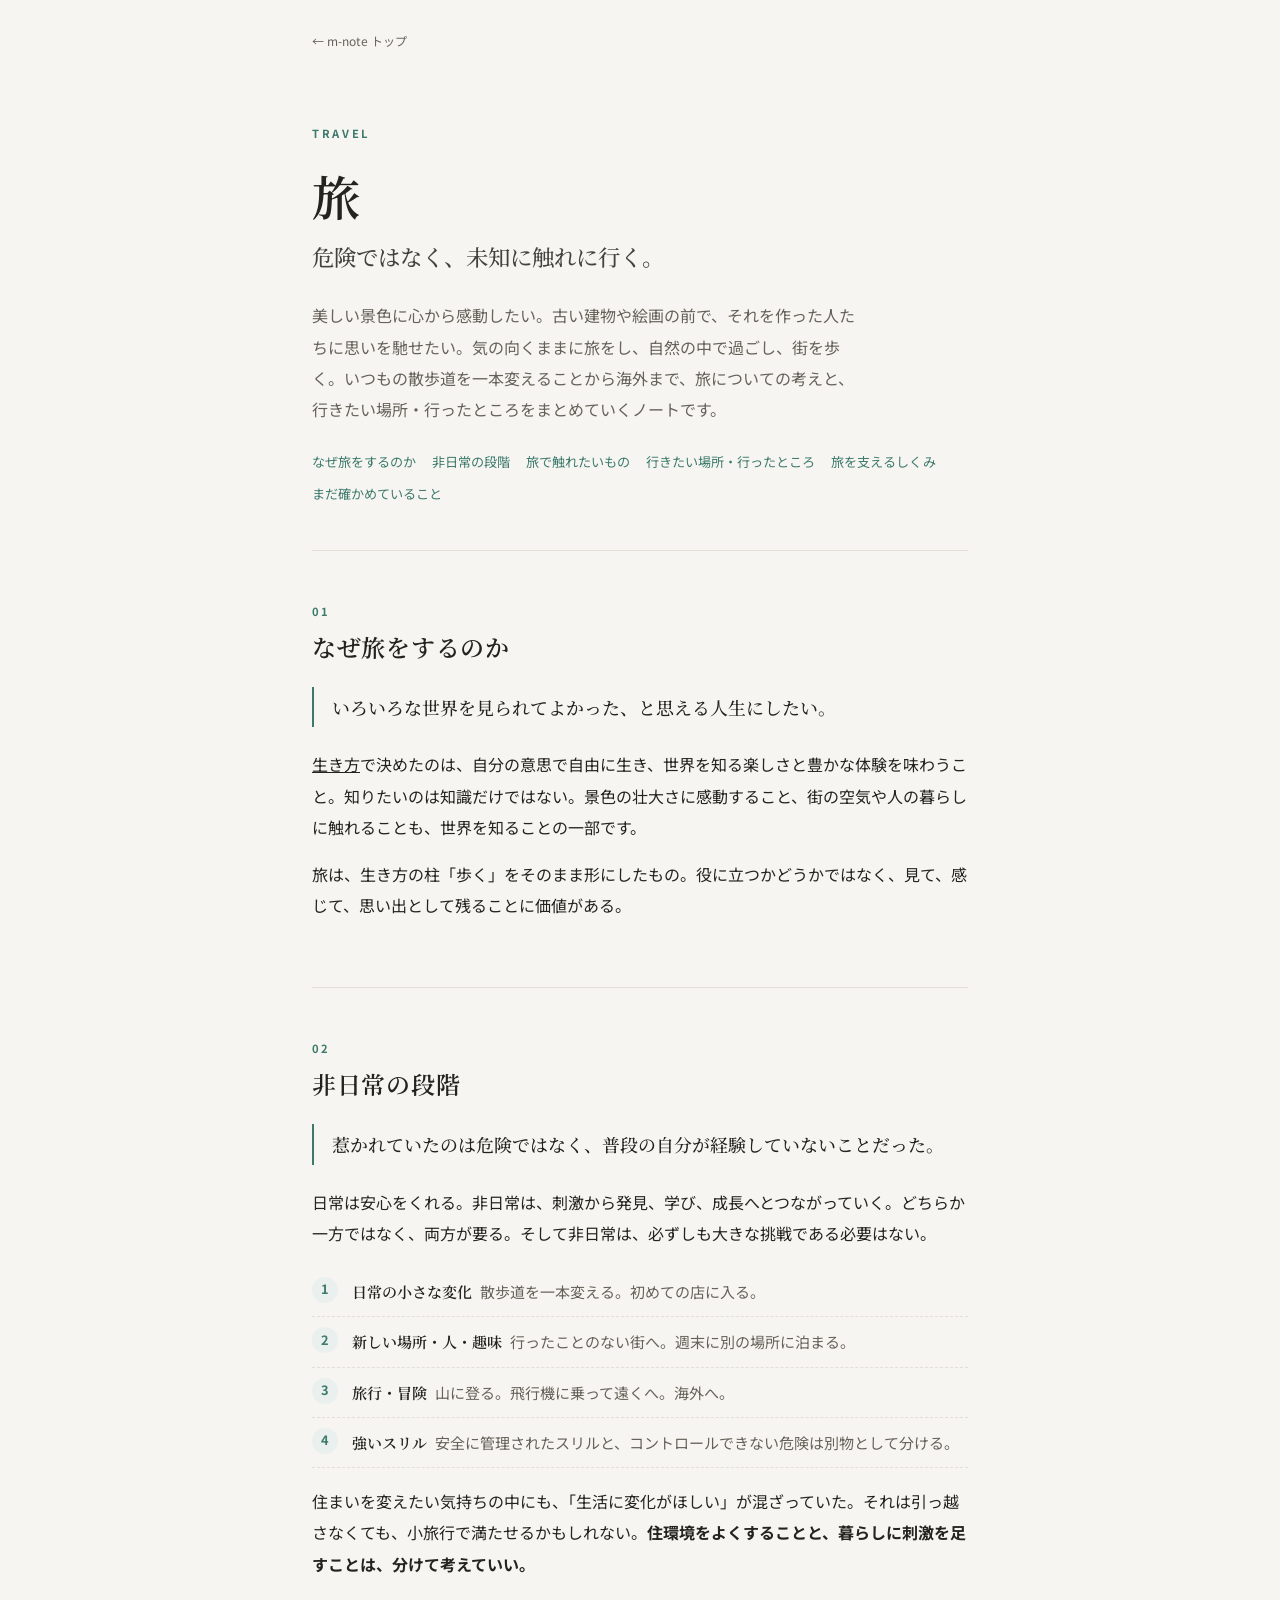
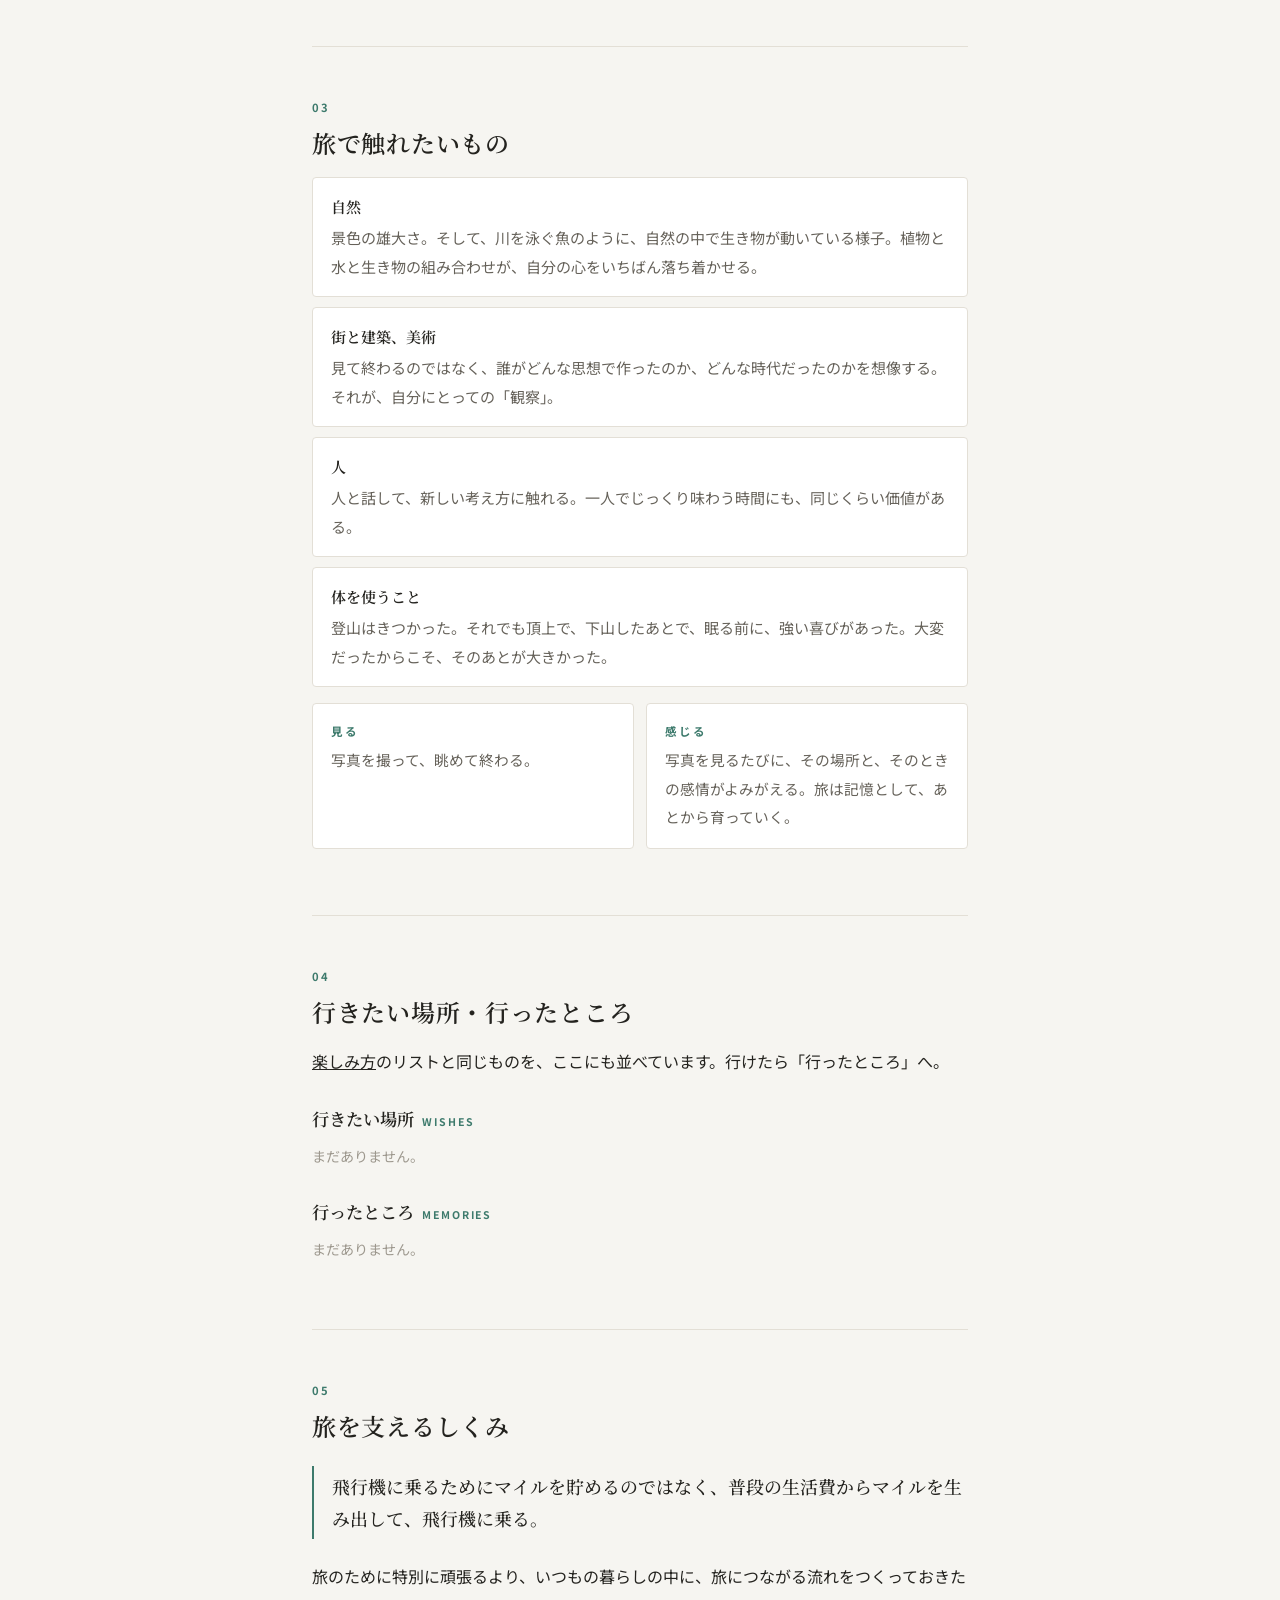
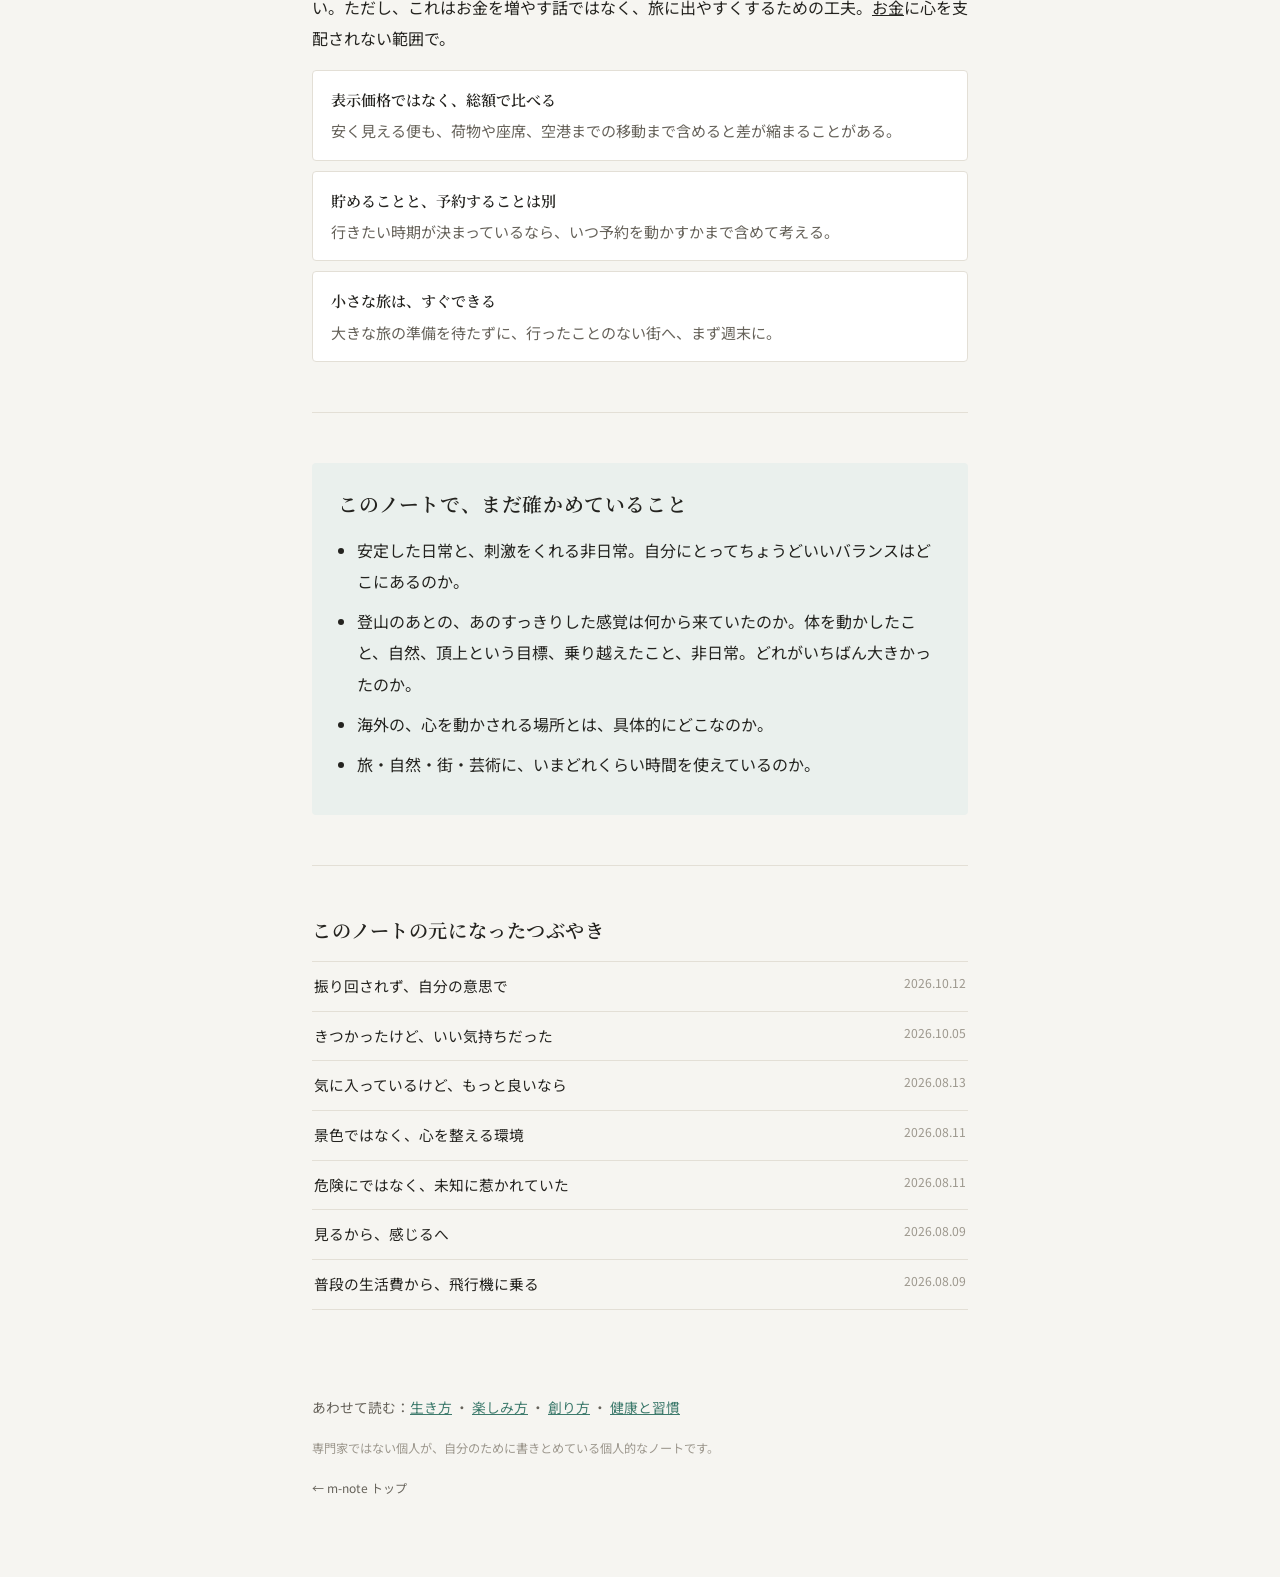
==== index.html @ 9fb78f56 "旅のノートを追加 Co-Authored-By: Claude Opus 5.5 <noreply@anthropic.com>" ====
<!DOCTYPE html>
<html lang="ja">
<head>
<meta charset="UTF-8">
<meta name="viewport" content="width=device-width, initial-scale=1">
<title>旅｜まとめノート</title>
<meta name="description" content="安全な範囲で、未知に触れに行く。散歩道を一本変えることから海外まで、非日常の段階、旅で触れたいもの、行きたい場所と行ったところをまとめた個人的なノート。">
<link rel="preconnect" href="https://fonts.googleapis.com">
<link rel="preconnect" href="https://fonts.gstatic.com" crossorigin>
<link href="https://fonts.googleapis.com/css2?family=Noto+Sans+JP:wght@400;500;700&family=Noto+Serif+JP:wght@500;600;700&display=swap" rel="stylesheet">
<style>
  :root{--bg:#f6f5f1;--surface:#fff;--ink:#24231f;--muted:#66625a;--faint:#9d988e;--line:#e3dfd6;--accent:#3d7a6c;--wash:#eaf0ed}
  @media(prefers-color-scheme:dark){:root:not([data-theme="light"]){--bg:#131516;--surface:#1b1e20;--ink:#e9eae6;--muted:#a9aca6;--faint:#6b6f6b;--line:#2b2f31;--accent:#8cc7b6;--wash:#1a2421}}
  :root[data-theme="dark"]{--bg:#131516;--surface:#1b1e20;--ink:#e9eae6;--muted:#a9aca6;--faint:#6b6f6b;--line:#2b2f31;--accent:#8cc7b6;--wash:#1a2421}
  *{box-sizing:border-box}
  body{margin:0;background:var(--bg);color:var(--ink);font:16px/1.95 "Noto Sans JP",sans-serif;-webkit-font-smoothing:antialiased}
  .wrap{max-width:44rem;margin:auto;padding:0 16px} @media(min-width:640px){.wrap{padding:0 24px}}
  a{color:inherit}
  .top{padding-top:24px}
  .back{font-size:.75rem;color:var(--muted);text-decoration:none}.back:hover{color:var(--ink)}

  header{padding:68px 0 44px;border-bottom:1px solid var(--line)}
  .kicker{margin:0 0 16px;font-size:.7rem;letter-spacing:.24em;color:var(--accent);font-weight:700}
  h1{font:600 clamp(2rem,5.6vw,3rem)/1.45 "Noto Serif JP",serif;margin:0 0 6px;letter-spacing:.04em}
  .mn-tagline{font-family:"Noto Serif JP",serif;font-weight:500;font-size:clamp(1.05rem,2.6vw,1.4rem);line-height:1.75;margin:.1em 0 1.1em;opacity:.85}
  .lead{margin:0;max-width:34em;color:var(--muted)}
  .toc{display:flex;flex-wrap:wrap;gap:6px 16px;margin:24px 0 0;padding:0;list-style:none;font-size:.82rem}
  .toc a{color:var(--accent);text-decoration:none}

  section{padding:50px 0;border-bottom:1px solid var(--line)}
  .sec-n{display:block;font-size:.7rem;letter-spacing:.2em;color:var(--accent);font-weight:700;margin-bottom:6px}
  h2{font:600 1.5rem/1.5 "Noto Serif JP",serif;margin:0 0 16px;letter-spacing:.03em}
  h3{font:600 1.08rem/1.6 "Noto Serif JP",serif;margin:28px 0 10px}
  p{margin:0 0 16px}
  .pull{margin:22px 0;padding:4px 0 4px 18px;border-left:2px solid var(--accent);font:500 1.12rem/1.8 "Noto Serif JP",serif}

  ul.points{list-style:none;margin:16px 0 0;padding:0;display:grid;gap:10px}
  ul.points li{padding:14px 18px;background:var(--surface);border:1px solid var(--line);border-radius:4px;font-size:.94rem}
  ul.points b{display:block;font-family:"Noto Serif JP",serif;font-weight:600;margin-bottom:2px}
  ul.points span{color:var(--muted)}

  .pair{display:grid;grid-template-columns:1fr;gap:12px;margin:16px 0}
  @media(min-width:640px){.pair{grid-template-columns:1fr 1fr}}
  .pair div{padding:16px 18px;border:1px solid var(--line);border-radius:4px;background:var(--surface)}
  .pair h4{margin:0 0 4px;font-size:.72rem;letter-spacing:.16em;color:var(--accent)}
  .pair p{margin:0;font-size:.92rem;color:var(--muted)}

  .note{padding:26px;background:var(--wash);border-radius:4px}
  .note h2{font-size:1.24rem}
  .note ul{margin:12px 0 0;padding-left:1.2em}
  .note li{margin:0 0 9px}

  .src{border-top:1px solid var(--line);margin-top:16px}
  .src a{display:flex;justify-content:space-between;gap:14px;padding:10px 2px;border-bottom:1px solid var(--line);text-decoration:none;font-size:.92rem}
  .src a:hover{color:var(--accent)}
  .src small{color:var(--faint);font-size:.76rem;white-space:nowrap}

  footer{padding:34px 0 60px;color:var(--faint);font-size:.76rem}
  footer .related{color:var(--muted);font-size:.86rem;margin-bottom:16px}
  footer .related a{color:var(--accent)}
  .ladder{list-style:none;margin:18px 0 0;padding:0;counter-reset:l}
  .ladder li{position:relative;padding:10px 0 10px 40px;border-bottom:1px dashed var(--line);font-size:.94rem}
  .ladder li::before{counter-increment:l;content:counter(l);position:absolute;left:0;top:10px;width:26px;height:26px;border-radius:50%;background:var(--wash);color:var(--accent);font-weight:700;font-size:.8rem;display:grid;place-items:center}
  .ladder b{font-family:"Noto Serif JP",serif;font-weight:600;margin-right:8px}
  .ladder span{color:var(--muted)}
  .places h3 small{font:700 .66rem/1 "Noto Sans JP",sans-serif;letter-spacing:.18em;color:var(--accent);margin-left:8px}
  .date{font-size:.72rem;letter-spacing:.08em;color:var(--accent);margin-right:8px;font-family:"Noto Sans JP",sans-serif}
  .empty{color:var(--faint);font-size:.88rem}
</style>
</head>
<body>
<main class="wrap">
  <div class="top"><a class="back" href="../">← m-note トップ</a></div>
  <header>
    <p class="kicker">TRAVEL</p>
    <h1>旅</h1>
    <p class="mn-tagline">危険ではなく、未知に触れに行く。</p>
    <p class="lead">美しい景色に心から感動したい。古い建物や絵画の前で、それを作った人たちに思いを馳せたい。気の向くままに旅をし、自然の中で過ごし、街を歩く。いつもの散歩道を一本変えることから海外まで、旅についての考えと、行きたい場所・行ったところをまとめていくノートです。</p>
    <ul class="toc">
      <li><a href="#why">なぜ旅をするのか</a></li>
      <li><a href="#steps">非日常の段階</a></li>
      <li><a href="#touch">旅で触れたいもの</a></li>
      <li><a href="#places">行きたい場所・行ったところ</a></li>
      <li><a href="#support">旅を支えるしくみ</a></li>
      <li><a href="#open">まだ確かめていること</a></li>
    </ul>
  </header>

  <section id="why">
    <span class="sec-n">01</span>
    <h2>なぜ旅をするのか</h2>
    <p class="pull">いろいろな世界を見られてよかった、と思える人生にしたい。</p>
    <p><a href="../way-of-life/">生き方</a>で決めたのは、自分の意思で自由に生き、世界を知る楽しさと豊かな体験を味わうこと。知りたいのは知識だけではない。景色の壮大さに感動すること、街の空気や人の暮らしに触れることも、世界を知ることの一部です。</p>
    <p>旅は、生き方の柱「歩く」をそのまま形にしたもの。役に立つかどうかではなく、見て、感じて、思い出として残ることに価値がある。</p>
  </section>

  <section id="steps">
    <span class="sec-n">02</span>
    <h2>非日常の段階</h2>
    <p class="pull">惹かれていたのは危険ではなく、普段の自分が経験していないことだった。</p>
    <p>日常は安心をくれる。非日常は、刺激から発見、学び、成長へとつながっていく。どちらか一方ではなく、両方が要る。そして非日常は、必ずしも大きな挑戦である必要はない。</p>
    <ol class="ladder">
      <li><b>日常の小さな変化</b><span>散歩道を一本変える。初めての店に入る。</span></li>
      <li><b>新しい場所・人・趣味</b><span>行ったことのない街へ。週末に別の場所に泊まる。</span></li>
      <li><b>旅行・冒険</b><span>山に登る。飛行機に乗って遠くへ。海外へ。</span></li>
      <li><b>強いスリル</b><span>安全に管理されたスリルと、コントロールできない危険は別物として分ける。</span></li>
    </ol>
    <p style="margin-top:18px">住まいを変えたい気持ちの中にも、「生活に変化がほしい」が混ざっていた。それは引っ越さなくても、小旅行で満たせるかもしれない。<strong>住環境をよくすることと、暮らしに刺激を足すことは、分けて考えていい。</strong></p>
  </section>

  <section id="touch">
    <span class="sec-n">03</span>
    <h2>旅で触れたいもの</h2>
    <ul class="points">
      <li><b>自然</b><span>景色の雄大さ。そして、川を泳ぐ魚のように、自然の中で生き物が動いている様子。植物と水と生き物の組み合わせが、自分の心をいちばん落ち着かせる。</span></li>
      <li><b>街と建築、美術</b><span>見て終わるのではなく、誰がどんな思想で作ったのか、どんな時代だったのかを想像する。それが、自分にとっての「観察」。</span></li>
      <li><b>人</b><span>人と話して、新しい考え方に触れる。一人でじっくり味わう時間にも、同じくらい価値がある。</span></li>
      <li><b>体を使うこと</b><span>登山はきつかった。それでも頂上で、下山したあとで、眠る前に、強い喜びがあった。大変だったからこそ、そのあとが大きかった。</span></li>
    </ul>
    <div class="pair">
      <div><h4>見る</h4><p>写真を撮って、眺めて終わる。</p></div>
      <div><h4>感じる</h4><p>写真を見るたびに、その場所と、そのときの感情がよみがえる。旅は記憶として、あとから育っていく。</p></div>
    </div>
  </section>

  <section id="places" class="places">
    <span class="sec-n">04</span>
    <h2>行きたい場所・行ったところ</h2>
    <p><a href="../joy/">楽しみ方</a>のリストと同じものを、ここにも並べています。行けたら「行ったところ」へ。</p>
    <h3>行きたい場所<small>WISHES</small></h3>
    <div data-list="go"><p class="empty">読み込み中…</p></div>
    <h3>行ったところ<small>MEMORIES</small></h3>
    <div data-list="went"><p class="empty">読み込み中…</p></div>
  </section>

  <section id="support">
    <span class="sec-n">05</span>
    <h2>旅を支えるしくみ</h2>
    <p class="pull">飛行機に乗るためにマイルを貯めるのではなく、普段の生活費からマイルを生み出して、飛行機に乗る。</p>
    <p>旅のために特別に頑張るより、いつもの暮らしの中に、旅につながる流れをつくっておきたい。ただし、これはお金を増やす話ではなく、旅に出やすくするための工夫。<a href="../money/">お金</a>に心を支配されない範囲で。</p>
    <ul class="points">
      <li><b>表示価格ではなく、総額で比べる</b><span>安く見える便も、荷物や座席、空港までの移動まで含めると差が縮まることがある。</span></li>
      <li><b>貯めることと、予約することは別</b><span>行きたい時期が決まっているなら、いつ予約を動かすかまで含めて考える。</span></li>
      <li><b>小さな旅は、すぐできる</b><span>大きな旅の準備を待たずに、行ったことのない街へ、まず週末に。</span></li>
    </ul>
  </section>

  <section id="open">
    <div class="note">
      <h2>このノートで、まだ確かめていること</h2>
      <ul>
        <li>安定した日常と、刺激をくれる非日常。自分にとってちょうどいいバランスはどこにあるのか。</li>
        <li>登山のあとの、あのすっきりした感覚は何から来ていたのか。体を動かしたこと、自然、頂上という目標、乗り越えたこと、非日常。どれがいちばん大きかったのか。</li>
        <li>海外の、心を動かされる場所とは、具体的にどこなのか。</li>
        <li>旅・自然・街・芸術に、いまどれくらい時間を使えているのか。</li>
      </ul>
    </div>
  </section>

  <section style="border-bottom:none">
    <h2 style="font-size:1.2rem">このノートの元になったつぶやき</h2>
    <nav class="src">
      <a href="../musings/posts/p148.html">振り回されず、自分の意思で<small>2026.10.12</small></a>
      <a href="../musings/posts/p143.html">きつかったけど、いい気持ちだった<small>2026.10.05</small></a>
      <a href="../musings/posts/p072.html">気に入っているけど、もっと良いなら<small>2026.08.13</small></a>
      <a href="../musings/posts/p067.html">景色ではなく、心を整える環境<small>2026.08.11</small></a>
      <a href="../musings/posts/p065.html">危険にではなく、未知に惹かれていた<small>2026.08.11</small></a>
      <a href="../musings/posts/p060.html">見るから、感じるへ<small>2026.08.09</small></a>
      <a href="../musings/posts/p057.html">普段の生活費から、飛行機に乗る<small>2026.08.09</small></a>
    </nav>
  </section>

  <footer>
    <p class="related">あわせて読む：<a href="../way-of-life/">生き方</a> ・ <a href="../joy/">楽しみ方</a> ・ <a href="../way-of-creating/">創り方</a> ・ <a href="../health-habits/">健康と習慣</a></p>
    <p>専門家ではない個人が、自分のために書きとめている個人的なノートです。</p>
    <p><a class="back" href="../">← m-note トップ</a></p>
  </footer>
</main>
<script>
// 行きたい場所・行ったところは、楽しみ方の items.json (future.go / past.went) を読む
const esc = s => String(s ?? "").replace(/[&<>"]/g, c => ({"&":"&amp;","<":"&lt;",">":"&gt;",'"':"&quot;"}[c]));
const safeUrl = u => { if (!u) return null; try { const url = new URL(String(u), new URL("../joy/", location.href)); return (url.protocol === "http:" || url.protocol === "https:") && url.origin === location.origin ? url.href : null; } catch { return null; } };
function render(data){
  const lists = { go: (data.future || {}).go || [], went: (data.past || {}).went || [] };
  for (const [key, list] of Object.entries(lists)) {
    document.querySelector(`[data-list="${key}"]`).innerHTML = list.length
      ? `<ul class="points">${list.map(it => `<li><b>${it.date ? `<span class="date">${esc(it.date)}</span>` : ""}${esc(it.title)}</b>${it.memo ? `<span>${esc(it.memo)}</span>` : ""}${safeUrl(it.source) && !safeUrl(it.source).includes("/travel/") ? ` <a href="${esc(safeUrl(it.source))}" style="color:var(--faint);font-size:.76rem;text-decoration:none">元になった記録 →</a>` : ""}</li>`).join("")}</ul>`
      : `<p class="empty">まだありません。</p>`;
  }
}
fetch("../joy/items.json").then(r => r.json()).then(render).catch(() => render({}));
</script>
</body>
</html>
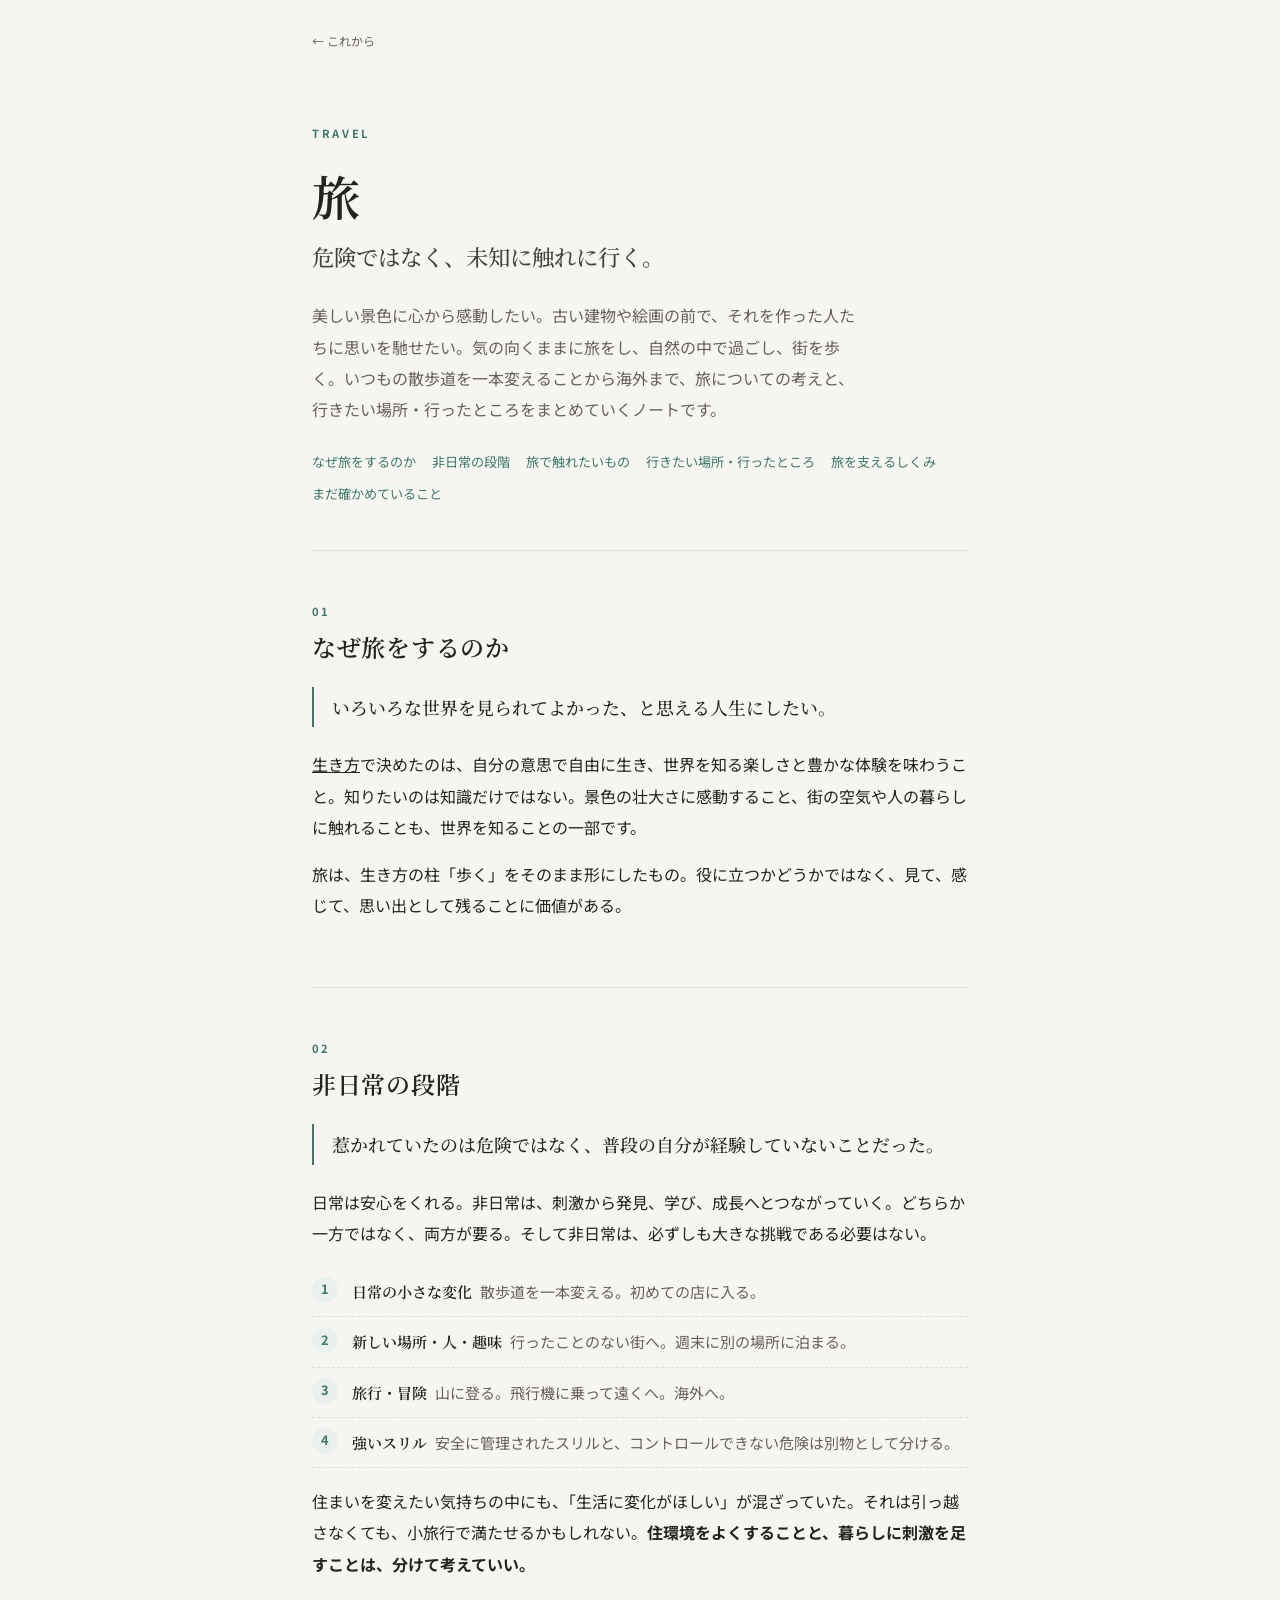
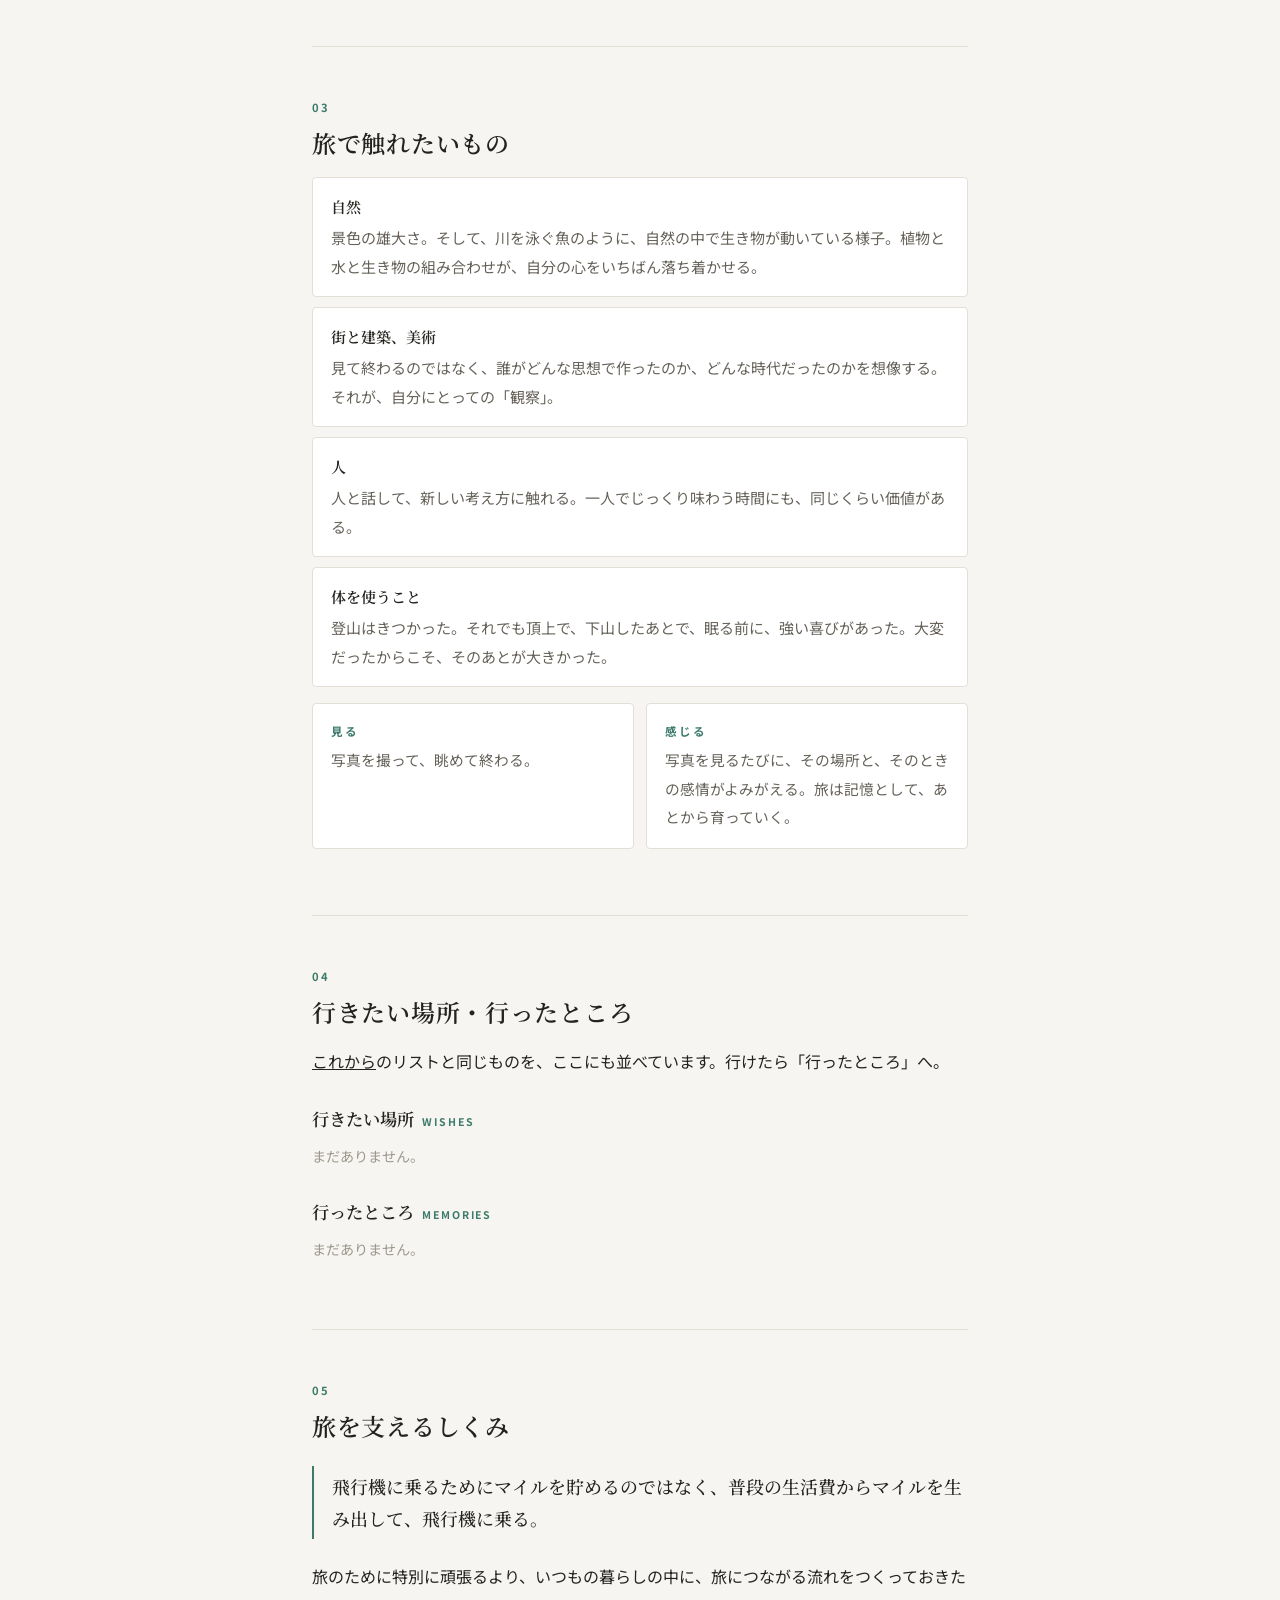
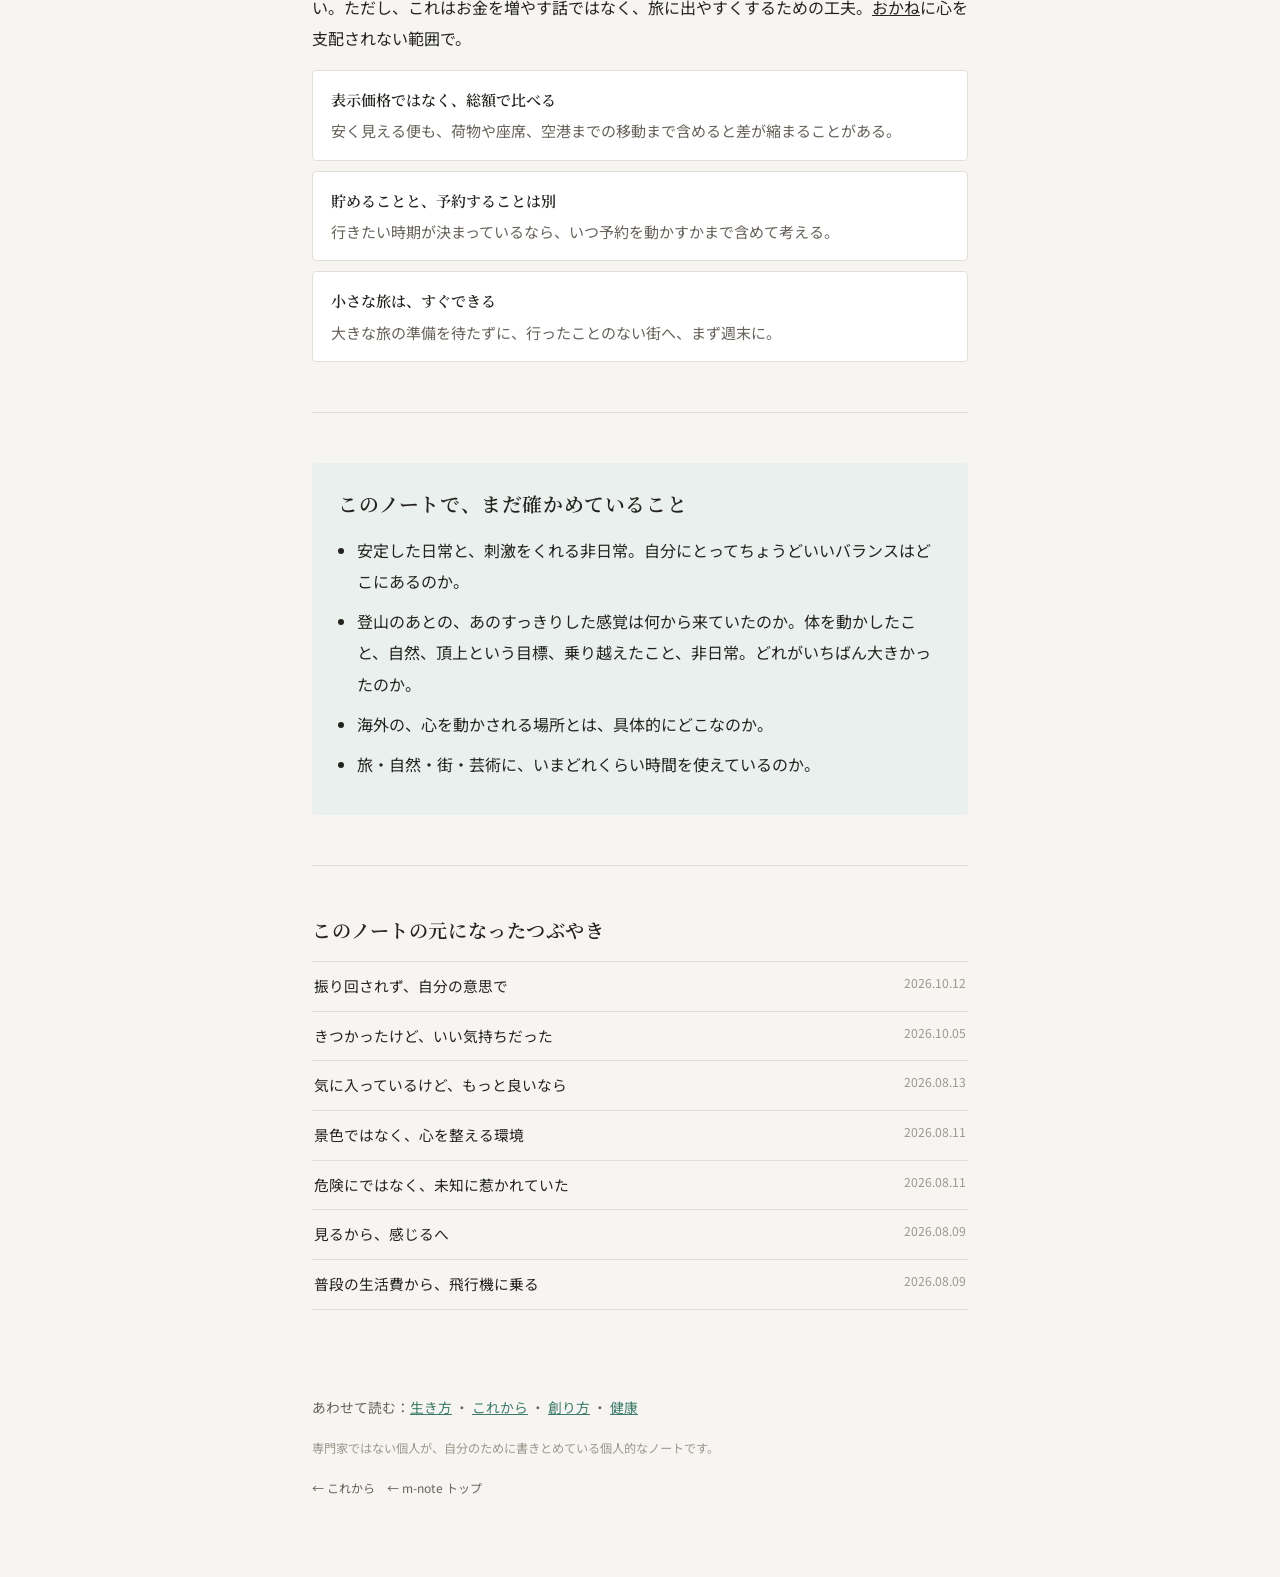
==== commit 24c3feea: "これからの中のノートに変更 Co-Authored-By: Claude Opus 5 <noreply@anthropic.com>" ====
--- a/index.html
+++ b/index.html
@@ -3,7 +3,7 @@
 <head>
 <meta charset="UTF-8">
 <meta name="viewport" content="width=device-width, initial-scale=1">
-<title>旅｜まとめノート</title>
+<title>旅｜これから</title>
 <meta name="description" content="安全な範囲で、未知に触れに行く。散歩道を一本変えることから海外まで、非日常の段階、旅で触れたいもの、行きたい場所と行ったところをまとめた個人的なノート。">
 <link rel="preconnect" href="https://fonts.googleapis.com">
 <link rel="preconnect" href="https://fonts.gstatic.com" crossorigin>
@@ -70,7 +70,7 @@
 </head>
 <body>
 <main class="wrap">
-  <div class="top"><a class="back" href="../">← m-note トップ</a></div>
+  <div class="top"><a class="back" href="../joy/">← これから</a></div>
   <header>
     <p class="kicker">TRAVEL</p>
     <h1>旅</h1>
@@ -126,7 +126,7 @@
   <section id="places" class="places">
     <span class="sec-n">04</span>
     <h2>行きたい場所・行ったところ</h2>
-    <p><a href="../joy/">楽しみ方</a>のリストと同じものを、ここにも並べています。行けたら「行ったところ」へ。</p>
+    <p><a href="../joy/">これから</a>のリストと同じものを、ここにも並べています。行けたら「行ったところ」へ。</p>
     <h3>行きたい場所<small>WISHES</small></h3>
     <div data-list="go"><p class="empty">読み込み中…</p></div>
     <h3>行ったところ<small>MEMORIES</small></h3>
@@ -137,7 +137,7 @@
     <span class="sec-n">05</span>
     <h2>旅を支えるしくみ</h2>
     <p class="pull">飛行機に乗るためにマイルを貯めるのではなく、普段の生活費からマイルを生み出して、飛行機に乗る。</p>
-    <p>旅のために特別に頑張るより、いつもの暮らしの中に、旅につながる流れをつくっておきたい。ただし、これはお金を増やす話ではなく、旅に出やすくするための工夫。<a href="../money/">お金</a>に心を支配されない範囲で。</p>
+    <p>旅のために特別に頑張るより、いつもの暮らしの中に、旅につながる流れをつくっておきたい。ただし、これはお金を増やす話ではなく、旅に出やすくするための工夫。<a href="../money/">おかね</a>に心を支配されない範囲で。</p>
     <ul class="points">
       <li><b>表示価格ではなく、総額で比べる</b><span>安く見える便も、荷物や座席、空港までの移動まで含めると差が縮まることがある。</span></li>
       <li><b>貯めることと、予約することは別</b><span>行きたい時期が決まっているなら、いつ予約を動かすかまで含めて考える。</span></li>
@@ -171,9 +171,9 @@
   </section>
 
   <footer>
-    <p class="related">あわせて読む：<a href="../way-of-life/">生き方</a> ・ <a href="../joy/">楽しみ方</a> ・ <a href="../way-of-creating/">創り方</a> ・ <a href="../health-habits/">健康と習慣</a></p>
+    <p class="related">あわせて読む：<a href="../way-of-life/">生き方</a> ・ <a href="../joy/">これから</a> ・ <a href="../way-of-creating/">創り方</a> ・ <a href="../health-habits/">健康</a></p>
     <p>専門家ではない個人が、自分のために書きとめている個人的なノートです。</p>
-    <p><a class="back" href="../">← m-note トップ</a></p>
+    <p><a class="back" href="../joy/">← これから</a>　<a class="back" href="../">← m-note トップ</a></p>
   </footer>
 </main>
 <script>
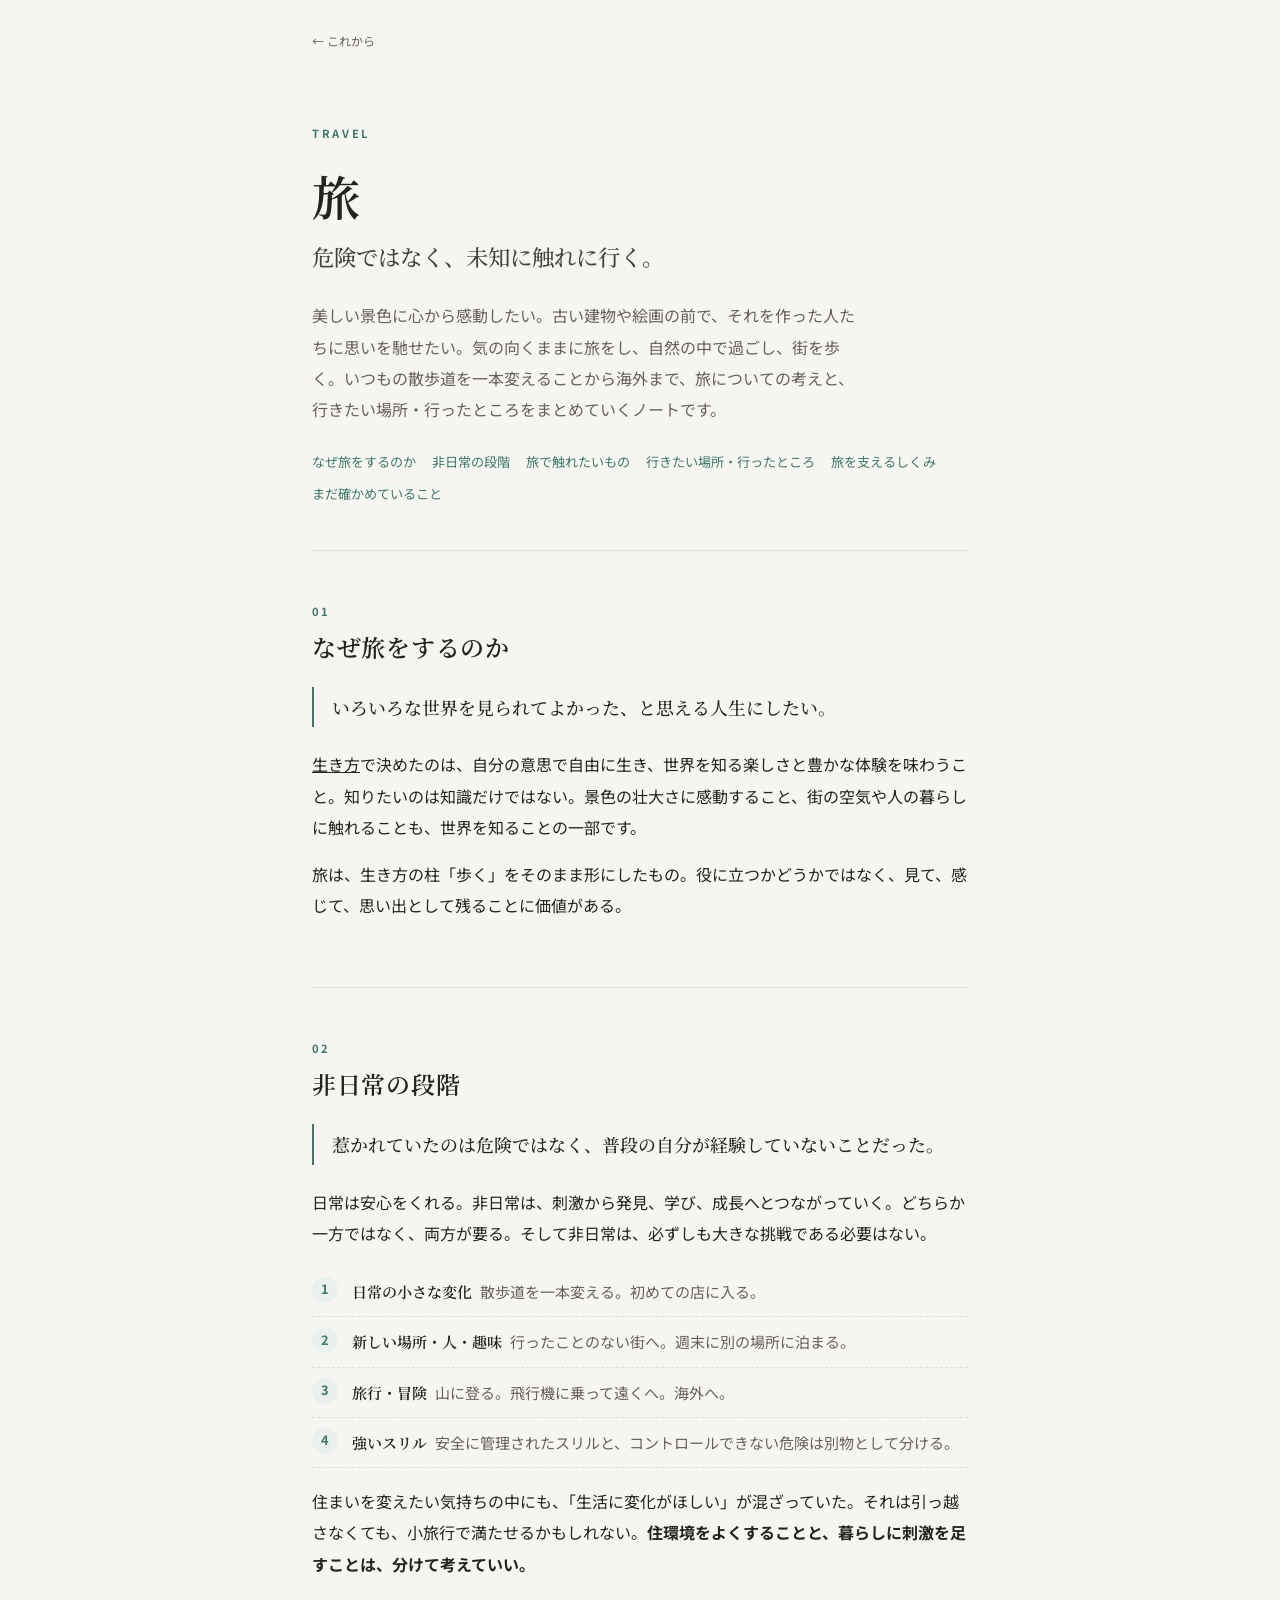
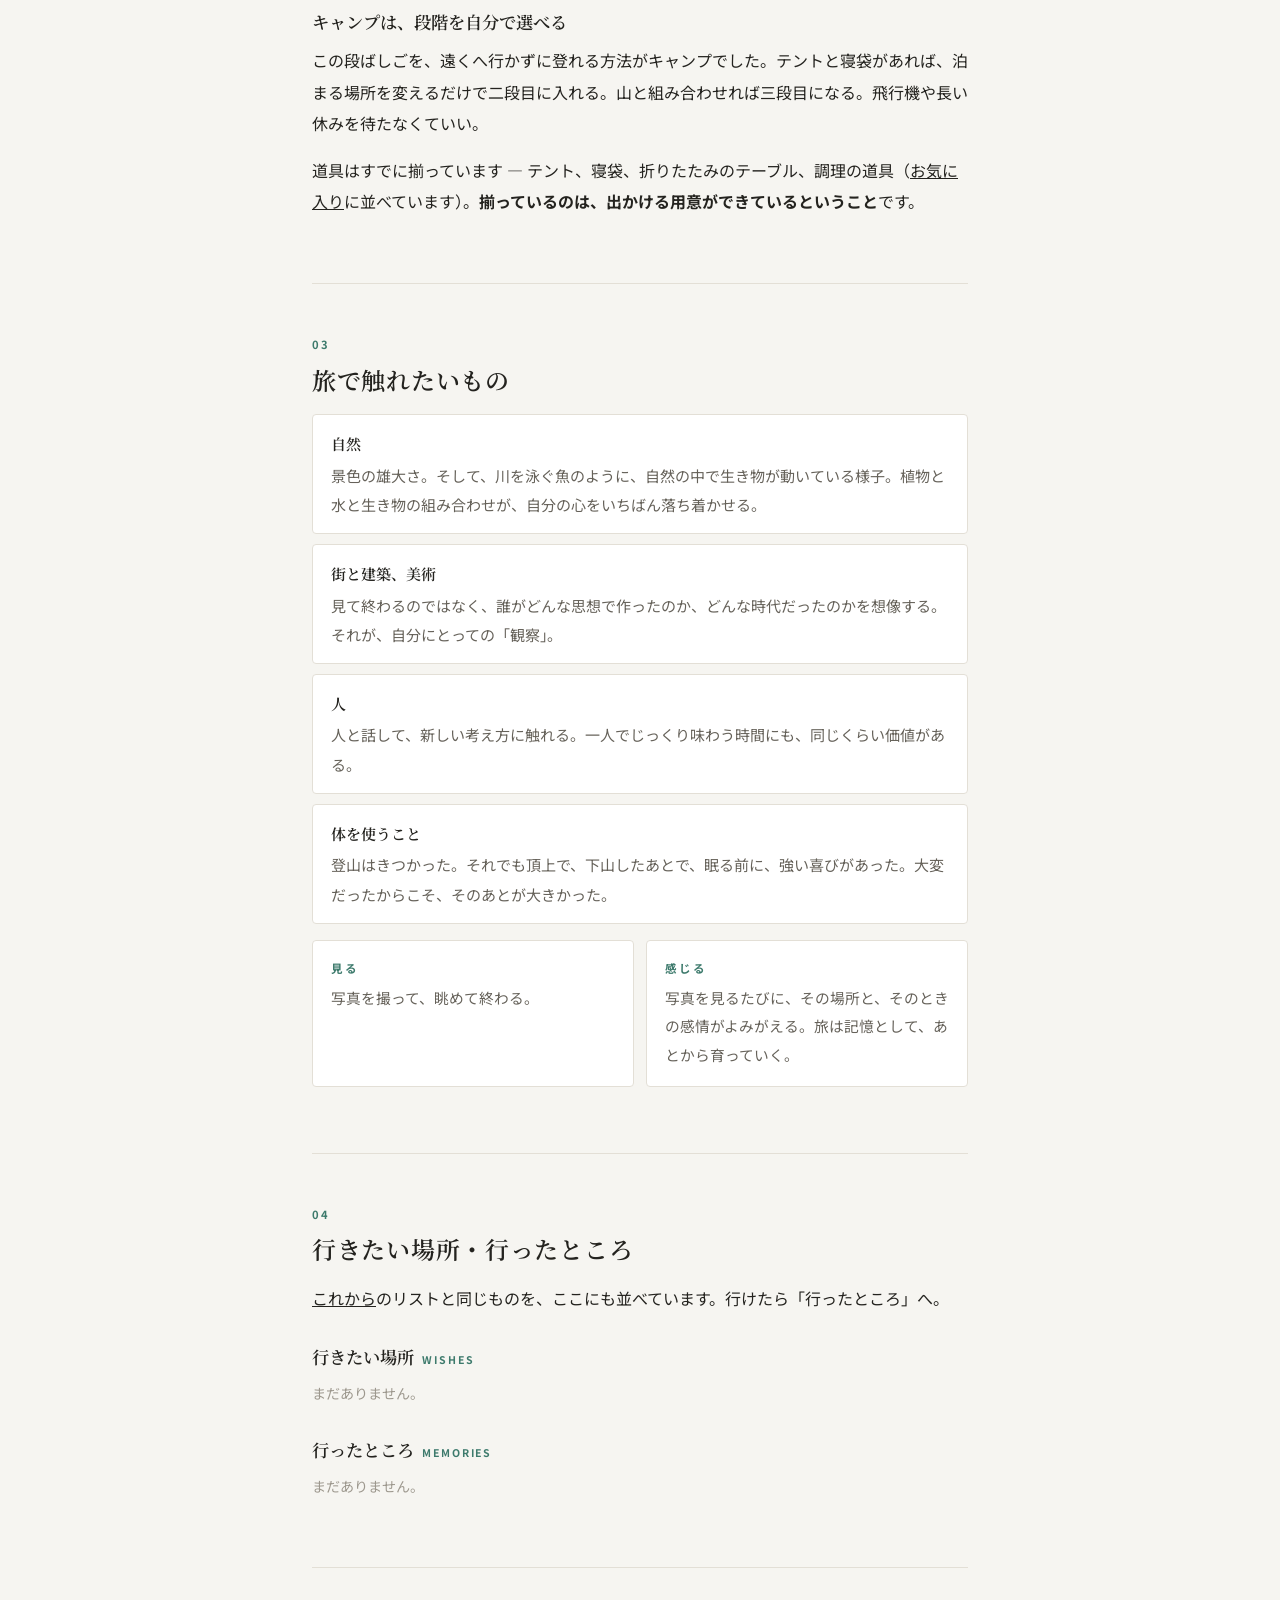
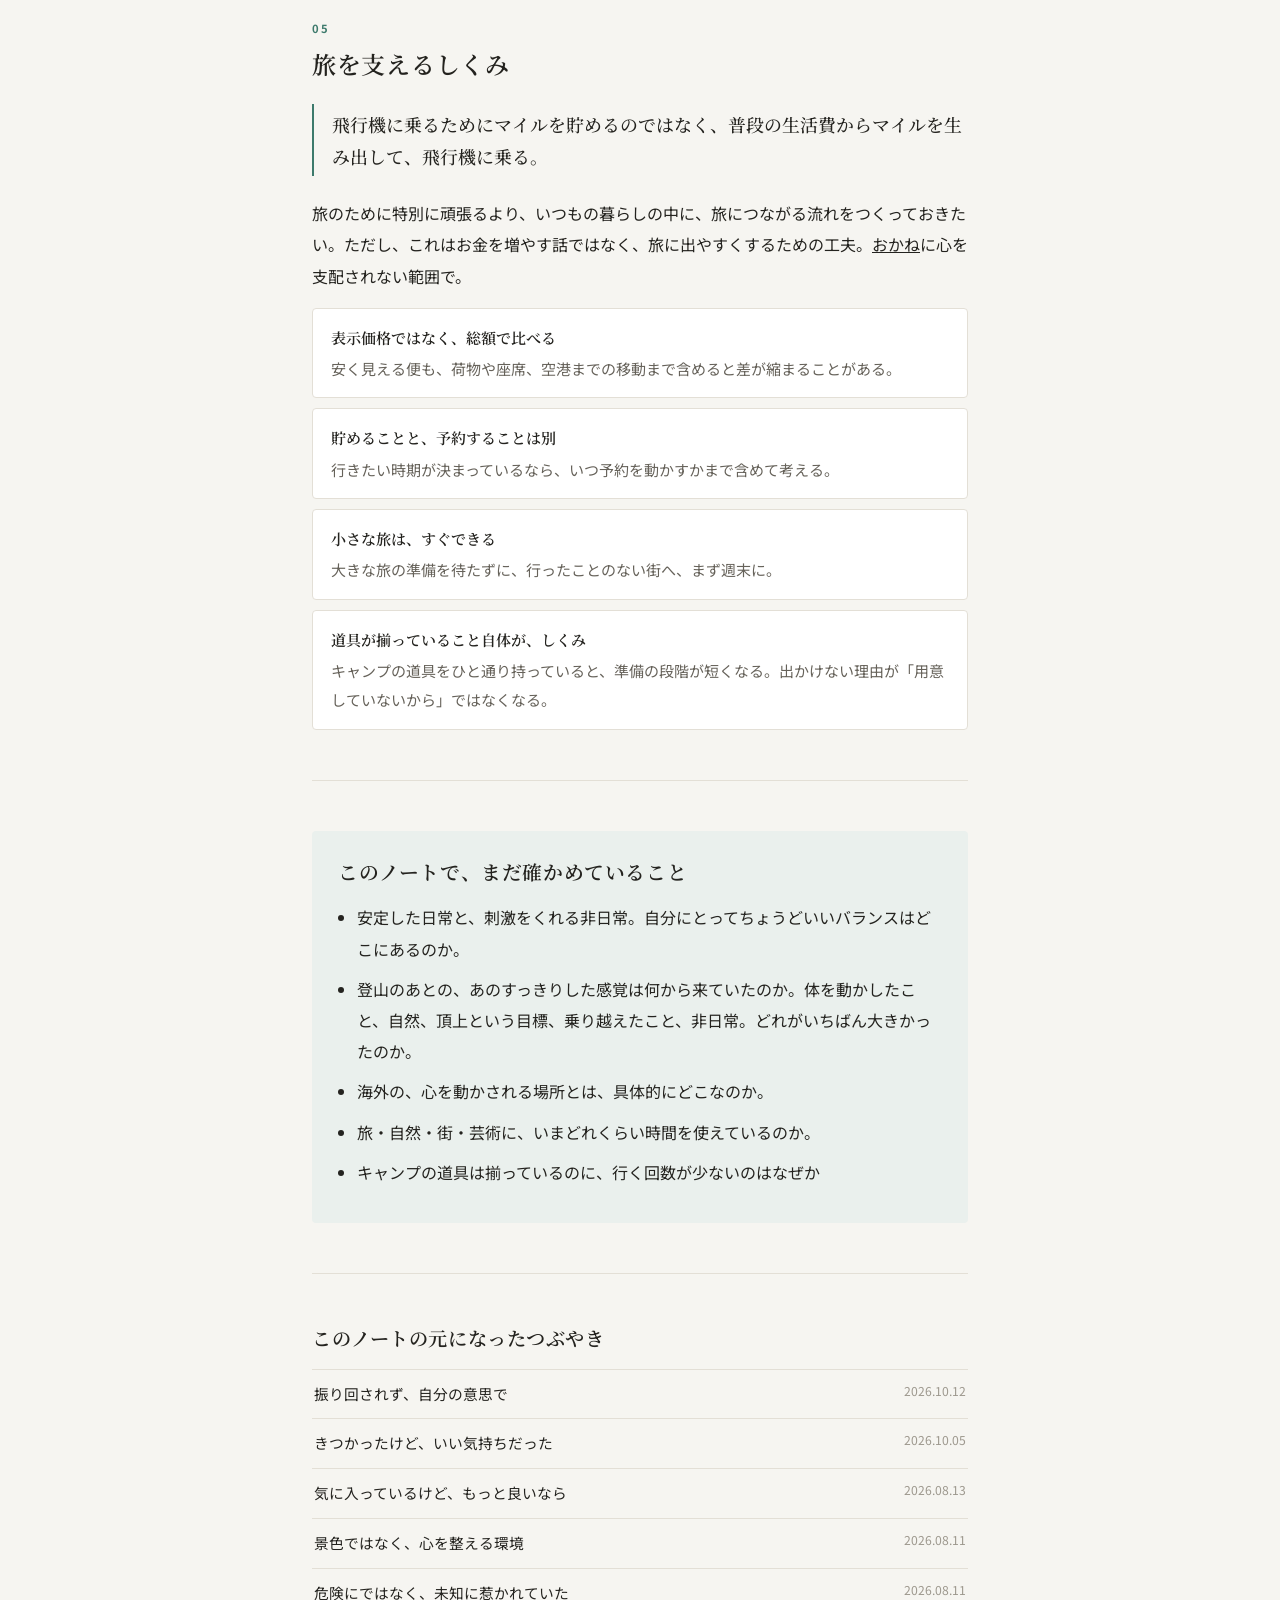
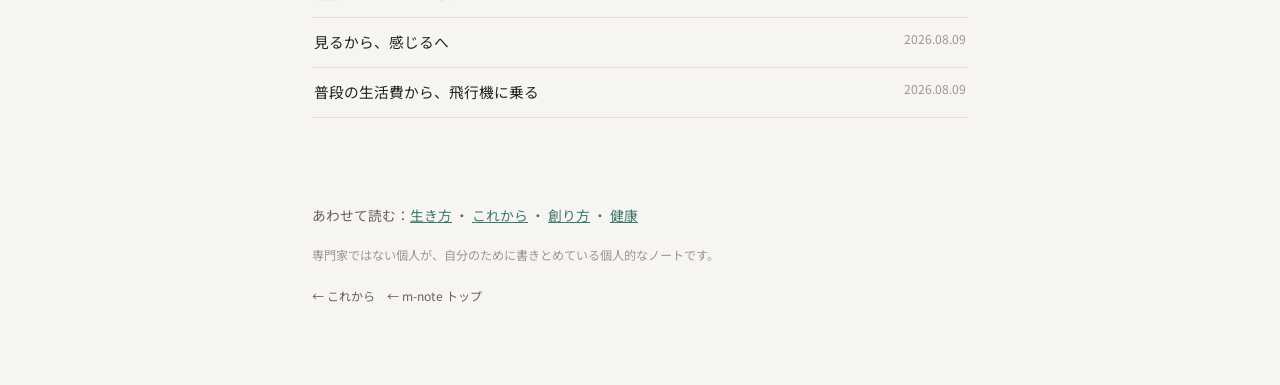
==== commit e0e90cf7: "キャンプを追加 Co-Authored-By: Claude Opus 5 <noreply@anthropic.com>" ====
--- a/index.html
+++ b/index.html
@@ -106,6 +106,9 @@
       <li><b>強いスリル</b><span>安全に管理されたスリルと、コントロールできない危険は別物として分ける。</span></li>
     </ol>
     <p style="margin-top:18px">住まいを変えたい気持ちの中にも、「生活に変化がほしい」が混ざっていた。それは引っ越さなくても、小旅行で満たせるかもしれない。<strong>住環境をよくすることと、暮らしに刺激を足すことは、分けて考えていい。</strong></p>
+    <h3>キャンプは、段階を自分で選べる</h3>
+    <p>この段ばしごを、遠くへ行かずに登れる方法がキャンプでした。テントと寝袋があれば、泊まる場所を変えるだけで二段目に入れる。山と組み合わせれば三段目になる。飛行機や長い休みを待たなくていい。</p>
+    <p>道具はすでに揃っています ― テント、寝袋、折りたたみのテーブル、調理の道具（<a href="../favorites/#hobby">お気に入り</a>に並べています）。<strong>揃っているのは、出かける用意ができているということ</strong>です。</p>
   </section>
 
   <section id="touch">
@@ -142,6 +145,7 @@
       <li><b>表示価格ではなく、総額で比べる</b><span>安く見える便も、荷物や座席、空港までの移動まで含めると差が縮まることがある。</span></li>
       <li><b>貯めることと、予約することは別</b><span>行きたい時期が決まっているなら、いつ予約を動かすかまで含めて考える。</span></li>
       <li><b>小さな旅は、すぐできる</b><span>大きな旅の準備を待たずに、行ったことのない街へ、まず週末に。</span></li>
+      <li><b>道具が揃っていること自体が、しくみ</b><span>キャンプの道具をひと通り持っていると、準備の段階が短くなる。出かけない理由が「用意していないから」ではなくなる。</span></li>
     </ul>
   </section>
 
@@ -153,7 +157,8 @@
         <li>登山のあとの、あのすっきりした感覚は何から来ていたのか。体を動かしたこと、自然、頂上という目標、乗り越えたこと、非日常。どれがいちばん大きかったのか。</li>
         <li>海外の、心を動かされる場所とは、具体的にどこなのか。</li>
         <li>旅・自然・街・芸術に、いまどれくらい時間を使えているのか。</li>
-      </ul>
+      
+        <li>キャンプの道具は揃っているのに、行く回数が少ないのはなぜか</li></ul>
     </div>
   </section>
 
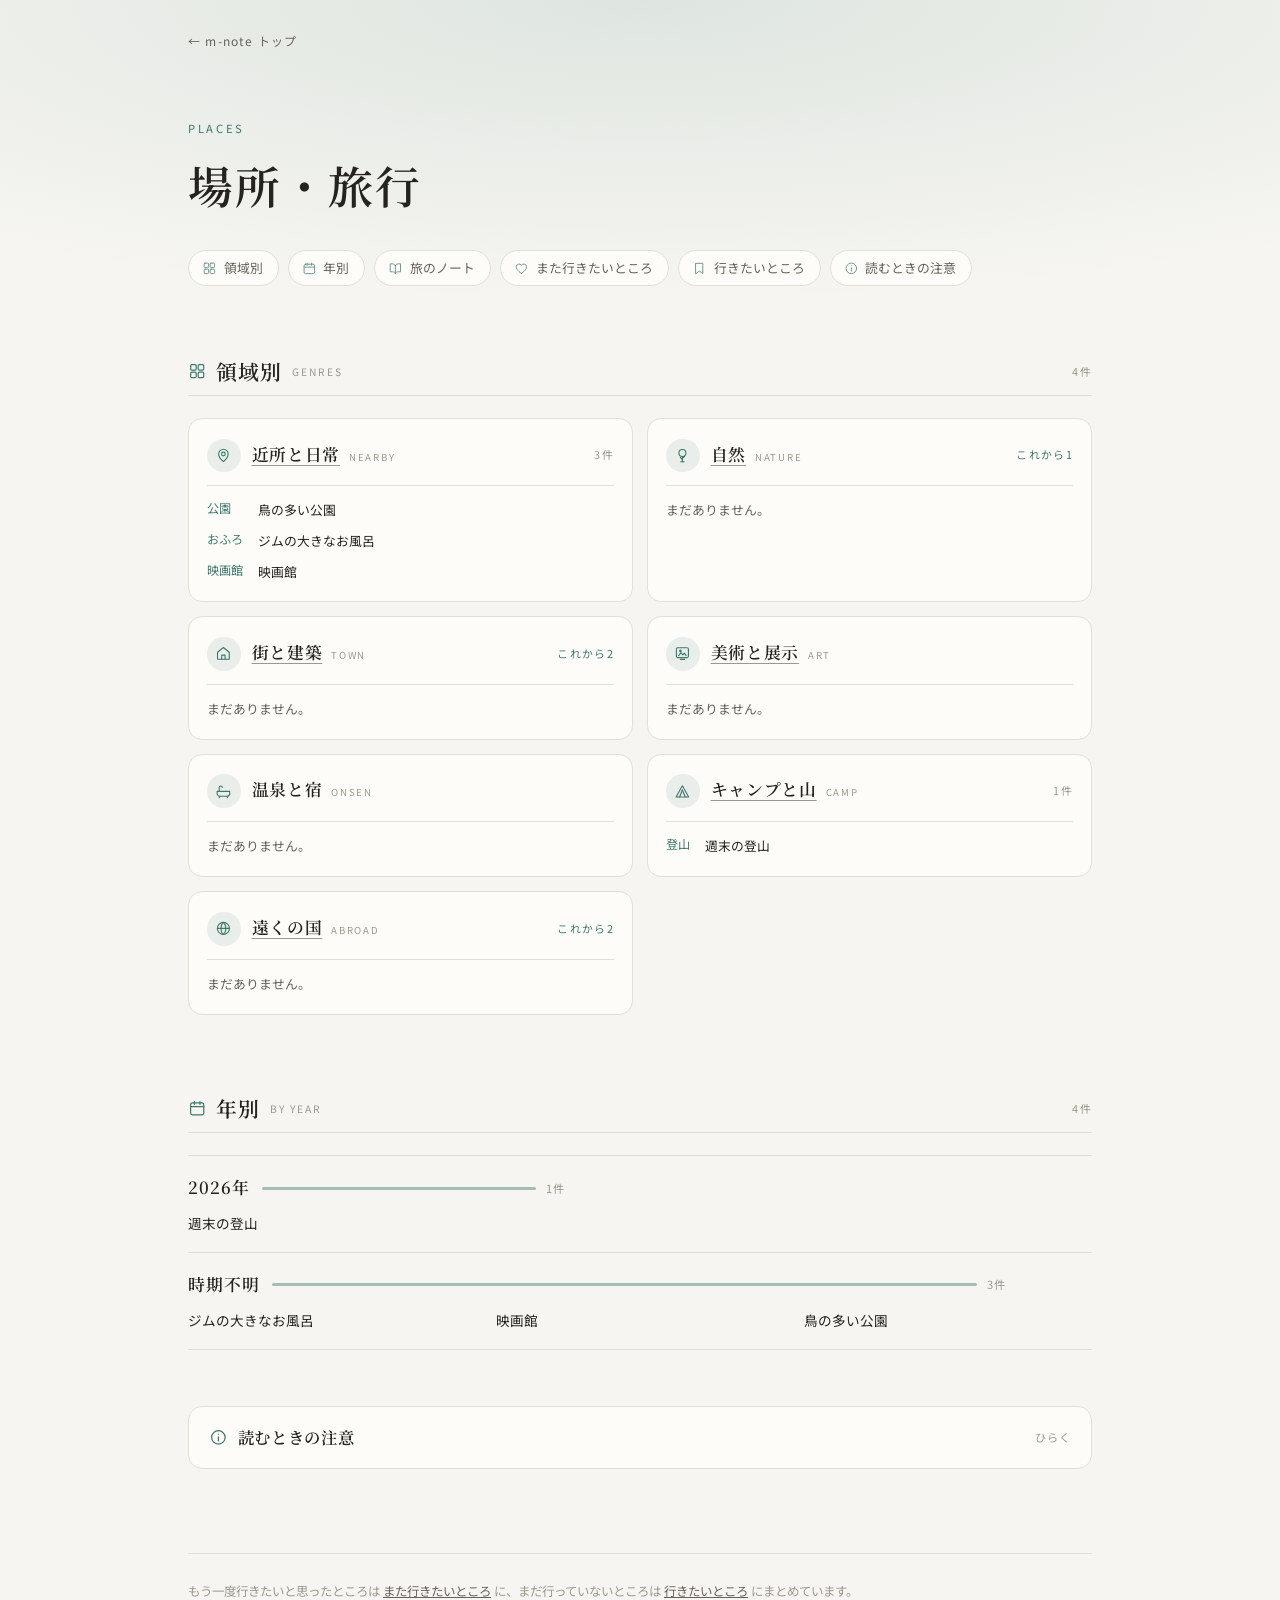
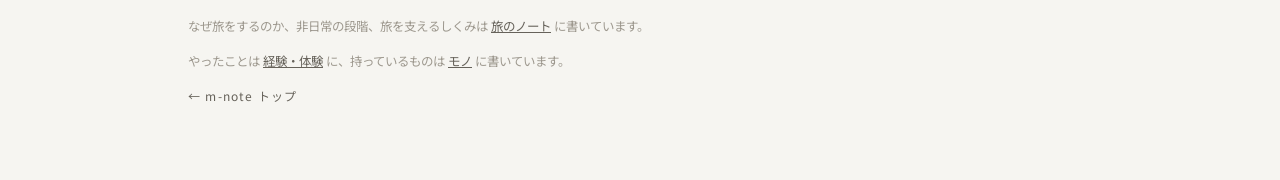
==== commit a8c3da43: "場所・旅行の三枚組にする（本文は note.html へ） index を行ったところの一覧に入れ替え、picks（また行きたいところ）と want（行きたいところ）を足した。旅についての考え（なぜ旅" ====
--- a/index.html
+++ b/index.html
@@ -3,197 +3,96 @@
 <head>
 <meta charset="UTF-8">
 <meta name="viewport" content="width=device-width, initial-scale=1">
-<title>旅｜これから</title>
-<meta name="description" content="安全な範囲で、未知に触れに行く。散歩道を一本変えることから海外まで、非日常の段階、旅で触れたいもの、行きたい場所と行ったところをまとめた個人的なノート。">
+<title>場所・旅行｜まとめノート</title>
+<meta name="description" content="行ったところを、近所と日常・自然・街と建築・キャンプと山といった領域別と、行った年ごとに並べた一覧。">
 <link rel="preconnect" href="https://fonts.googleapis.com">
 <link rel="preconnect" href="https://fonts.gstatic.com" crossorigin>
 <link href="https://fonts.googleapis.com/css2?family=Noto+Sans+JP:wght@400;500;700&family=Noto+Serif+JP:wght@500;600;700&display=swap" rel="stylesheet">
-<style>
-  :root{--bg:#f6f5f1;--surface:#fff;--ink:#24231f;--muted:#66625a;--faint:#9d988e;--line:#e3dfd6;--accent:#3d7a6c;--wash:#eaf0ed}
-  @media(prefers-color-scheme:dark){:root:not([data-theme="light"]){--bg:#131516;--surface:#1b1e20;--ink:#e9eae6;--muted:#a9aca6;--faint:#6b6f6b;--line:#2b2f31;--accent:#8cc7b6;--wash:#1a2421}}
-  :root[data-theme="dark"]{--bg:#131516;--surface:#1b1e20;--ink:#e9eae6;--muted:#a9aca6;--faint:#6b6f6b;--line:#2b2f31;--accent:#8cc7b6;--wash:#1a2421}
-  *{box-sizing:border-box}
-  body{margin:0;background:var(--bg);color:var(--ink);font:16px/1.95 "Noto Sans JP",sans-serif;-webkit-font-smoothing:antialiased}
-  .wrap{max-width:44rem;margin:auto;padding:0 16px} @media(min-width:640px){.wrap{padding:0 24px}}
-  a{color:inherit}
-  .top{padding-top:24px}
-  .back{font-size:.75rem;color:var(--muted);text-decoration:none}.back:hover{color:var(--ink)}
-
-  header{padding:68px 0 44px;border-bottom:1px solid var(--line)}
-  .kicker{margin:0 0 16px;font-size:.7rem;letter-spacing:.24em;color:var(--accent);font-weight:700}
-  h1{font:600 clamp(2rem,5.6vw,3rem)/1.45 "Noto Serif JP",serif;margin:0 0 6px;letter-spacing:.04em}
-  .mn-tagline{font-family:"Noto Serif JP",serif;font-weight:500;font-size:clamp(1.05rem,2.6vw,1.4rem);line-height:1.75;margin:.1em 0 1.1em;opacity:.85}
-  .lead{margin:0;max-width:34em;color:var(--muted)}
-  .toc{display:flex;flex-wrap:wrap;gap:6px 16px;margin:24px 0 0;padding:0;list-style:none;font-size:.82rem}
-  .toc a{color:var(--accent);text-decoration:none}
-
-  section{padding:50px 0;border-bottom:1px solid var(--line)}
-  .sec-n{display:block;font-size:.7rem;letter-spacing:.2em;color:var(--accent);font-weight:700;margin-bottom:6px}
-  h2{font:600 1.5rem/1.5 "Noto Serif JP",serif;margin:0 0 16px;letter-spacing:.03em}
-  h3{font:600 1.08rem/1.6 "Noto Serif JP",serif;margin:28px 0 10px}
-  p{margin:0 0 16px}
-  .pull{margin:22px 0;padding:4px 0 4px 18px;border-left:2px solid var(--accent);font:500 1.12rem/1.8 "Noto Serif JP",serif}
-
-  ul.points{list-style:none;margin:16px 0 0;padding:0;display:grid;gap:10px}
-  ul.points li{padding:14px 18px;background:var(--surface);border:1px solid var(--line);border-radius:4px;font-size:.94rem}
-  ul.points b{display:block;font-family:"Noto Serif JP",serif;font-weight:600;margin-bottom:2px}
-  ul.points span{color:var(--muted)}
-
-  .pair{display:grid;grid-template-columns:1fr;gap:12px;margin:16px 0}
-  @media(min-width:640px){.pair{grid-template-columns:1fr 1fr}}
-  .pair div{padding:16px 18px;border:1px solid var(--line);border-radius:4px;background:var(--surface)}
-  .pair h4{margin:0 0 4px;font-size:.72rem;letter-spacing:.16em;color:var(--accent)}
-  .pair p{margin:0;font-size:.92rem;color:var(--muted)}
-
-  .note{padding:26px;background:var(--wash);border-radius:4px}
-  .note h2{font-size:1.24rem}
-  .note ul{margin:12px 0 0;padding-left:1.2em}
-  .note li{margin:0 0 9px}
-
-  .src{border-top:1px solid var(--line);margin-top:16px}
-  .src a{display:flex;justify-content:space-between;gap:14px;padding:10px 2px;border-bottom:1px solid var(--line);text-decoration:none;font-size:.92rem}
-  .src a:hover{color:var(--accent)}
-  .src small{color:var(--faint);font-size:.76rem;white-space:nowrap}
-
-  footer{padding:34px 0 60px;color:var(--faint);font-size:.76rem}
-  footer .related{color:var(--muted);font-size:.86rem;margin-bottom:16px}
-  footer .related a{color:var(--accent)}
-  .ladder{list-style:none;margin:18px 0 0;padding:0;counter-reset:l}
-  .ladder li{position:relative;padding:10px 0 10px 40px;border-bottom:1px dashed var(--line);font-size:.94rem}
-  .ladder li::before{counter-increment:l;content:counter(l);position:absolute;left:0;top:10px;width:26px;height:26px;border-radius:50%;background:var(--wash);color:var(--accent);font-weight:700;font-size:.8rem;display:grid;place-items:center}
-  .ladder b{font-family:"Noto Serif JP",serif;font-weight:600;margin-right:8px}
-  .ladder span{color:var(--muted)}
-  .places h3 small{font:700 .66rem/1 "Noto Sans JP",sans-serif;letter-spacing:.18em;color:var(--accent);margin-left:8px}
-  .date{font-size:.72rem;letter-spacing:.08em;color:var(--accent);margin-right:8px;font-family:"Noto Sans JP",sans-serif}
-  .empty{color:var(--faint);font-size:.88rem}
-</style>
+<link rel="stylesheet" href="style.css?v=771069a8">
 </head>
 <body>
-<main class="wrap">
-  <div class="top"><a class="back" href="../joy/">← これから</a></div>
-  <header>
-    <p class="kicker">TRAVEL</p>
-    <h1>旅</h1>
-    <p class="mn-tagline">危険ではなく、未知に触れに行く。</p>
-    <p class="lead">美しい景色に心から感動したい。古い建物や絵画の前で、それを作った人たちに思いを馳せたい。気の向くままに旅をし、自然の中で過ごし、街を歩く。いつもの散歩道を一本変えることから海外まで、旅についての考えと、行きたい場所・行ったところをまとめていくノートです。</p>
+<!-- アイコンは線画のまま埋め込んでおく。外から取りに行かないので表示が遅れない。
+     三枚とも同じ束を持たせる。一枚だけ足し忘れると、そのページの丸だけが空になる。
+     足し忘れは build_items.py の check_icons が見つけて止める。 -->
+<svg width="0" height="0" style="position:absolute" aria-hidden="true" focusable="false"><defs>
+  <symbol id="ic-grid" viewBox="0 0 24 24">
+    <rect x="3.5" y="3.5" width="7.2" height="7.2" rx="1.5"/>
+    <rect x="13.3" y="3.5" width="7.2" height="7.2" rx="1.5"/>
+    <rect x="3.5" y="13.3" width="7.2" height="7.2" rx="1.5"/>
+    <rect x="13.3" y="13.3" width="7.2" height="7.2" rx="1.5"/></symbol>
+  <symbol id="ic-calendar" viewBox="0 0 24 24">
+    <rect x="3.4" y="5.2" width="17.2" height="15.4" rx="2.4"/>
+    <path d="M3.4 10h17.2M8.4 3.4v3.6M15.6 3.4v3.6"/></symbol>
+  <symbol id="ic-heart" viewBox="0 0 24 24">
+    <path d="M12 20.2S3.6 15.3 3.6 9.6A4.6 4.6 0 0 1 12 7a4.6 4.6 0 0 1 8.4 2.6c0 5.7-8.4 10.6-8.4 10.6z"/></symbol>
+  <symbol id="ic-bookmark" viewBox="0 0 24 24">
+    <path d="M6.4 3.8h11.2v16.8L12 16.4l-5.6 4.2z"/></symbol>
+  <symbol id="ic-info" viewBox="0 0 24 24">
+    <circle cx="12" cy="12" r="8.6"/><path d="M12 11.4v5M12 7.8h.01"/></symbol>
+  <symbol id="ic-book" viewBox="0 0 24 24">
+    <path d="M12 7.6C12 6 10 4.6 6.6 4.6H3.6v13h3.5c2.9 0 4.9 1.2 4.9 2.4"/>
+    <path d="M12 7.6C12 6 14 4.6 17.4 4.6h3v13h-3.5c-2.9 0-4.9 1.2-4.9 2.4"/><path d="M12 7.6V20"/></symbol>
+  <symbol id="ic-pin" viewBox="0 0 24 24"><path d="M12 21s6.8-6 6.8-11A6.8 6.8 0 1 0 5.2 10c0 5 6.8 11 6.8 11z"/><circle cx="12" cy="10" r="2.6"/></symbol>
+  <symbol id="ic-tree" viewBox="0 0 24 24"><circle cx="12" cy="8.5" r="5"/><path d="M12 13.5V21"/><path d="M12 17.5 9 15"/><path d="M12 16l3-2.5"/><path d="M9.5 21h5"/></symbol>
+  <symbol id="ic-home" viewBox="0 0 24 24">
+      <path d="M3.6 10.4 12 3.6l8.4 6.8v9.1a.9.9 0 0 1-.9.9H4.5a.9.9 0 0 1-.9-.9z"/>
+      <path d="M9.6 20.4v-6h4.8v6"/></symbol>
+  <symbol id="ic-frame" viewBox="0 0 24 24"><rect x="3.4" y="4" width="17.2" height="14" rx="1.8"/><path d="m6.6 15.2 3.4-4.2 2.6 3 2.2-2.4 2.6 3.6"/><circle cx="9.2" cy="8.4" r="1.1"/><path d="M9 20.6h6"/></symbol>
+  <symbol id="ic-bath" viewBox="0 0 24 24"><path d="M3 12h18v3a4 4 0 0 1-4 4H7a4 4 0 0 1-4-4z"/><path d="M6 12V6.5a2.2 2.2 0 0 1 4.4 0"/><path d="M7 19l-1 2"/><path d="M17 19l1 2"/></symbol>
+  <symbol id="ic-tent" viewBox="0 0 24 24"><path d="M12 4 3 20h18z"/><path d="M12 10 8 20"/><path d="M12 10l4 10"/></symbol>
+  <symbol id="ic-globe" viewBox="0 0 24 24"><circle cx="12" cy="12" r="8.6"/><path d="M3.4 12h17.2"/><path d="M12 3.4c2.4 2.4 3.6 5.3 3.6 8.6S14.4 18.2 12 20.6"/><path d="M12 3.4C9.6 5.8 8.4 8.7 8.4 12s1.2 6.2 3.6 8.6"/></symbol>
+  <symbol id="ic-star" viewBox="0 0 24 24"><path d="M12 3.5l2.6 5.5 6 .8-4.3 4.2 1 6-5.3-2.8-5.3 2.8 1-6L3.4 9.8l6-.8z"/></symbol>
+  <symbol id="ic-sparkle" viewBox="0 0 24 24"><path d="M11 3l1.7 4.8L17.5 9.5l-4.8 1.7L11 16l-1.7-4.8L4.5 9.5l4.8-1.7z"/><path d="M17.5 15l.8 2.2 2.2.8-2.2.8-.8 2.2-.8-2.2-2.2-.8 2.2-.8z"/></symbol>
+</defs></svg>
+
+<div class="wrap">
+  <div class="top"><a class="back" href="../">← m-note トップ</a></div>
+
+  <header class="hero">
+    <p class="eyebrow">PLACES</p>
+    <h1>場所・旅行</h1>
     <ul class="toc">
-      <li><a href="#why">なぜ旅をするのか</a></li>
-      <li><a href="#steps">非日常の段階</a></li>
-      <li><a href="#touch">旅で触れたいもの</a></li>
-      <li><a href="#places">行きたい場所・行ったところ</a></li>
-      <li><a href="#support">旅を支えるしくみ</a></li>
-      <li><a href="#open">まだ確かめていること</a></li>
+      <li><a href="#genre"><svg class="ic"><use href="#ic-grid"/></svg>領域別</a></li>
+      <li><a href="#years"><svg class="ic"><use href="#ic-calendar"/></svg>年別</a></li>
+      <li><a href="note.html"><svg class="ic"><use href="#ic-book"/></svg>旅のノート</a></li>
+      <li><a href="picks.html"><svg class="ic"><use href="#ic-heart"/></svg>また行きたいところ</a></li>
+      <li><a href="want.html"><svg class="ic"><use href="#ic-bookmark"/></svg>行きたいところ</a></li>
+      <li><a href="#caution"><svg class="ic"><use href="#ic-info"/></svg>読むときの注意</a></li>
     </ul>
   </header>
 
-  <section id="why">
-    <span class="sec-n">01</span>
-    <h2>なぜ旅をするのか</h2>
-    <p class="pull">いろいろな世界を見られてよかった、と思える人生にしたい。</p>
-    <p><a href="../way-of-life/">生き方</a>で決めたのは、自分の意思で自由に生き、世界を知る楽しさと豊かな体験を味わうこと。知りたいのは知識だけではない。景色の壮大さに感動すること、街の空気や人の暮らしに触れることも、世界を知ることの一部です。</p>
-    <p>旅は、生き方の柱「歩く」をそのまま形にしたもの。役に立つかどうかではなく、見て、感じて、思い出として残ることに価値がある。</p>
+  <section id="genre">
+    <div class="cat-h"><svg class="ic"><use href="#ic-grid"/></svg><h2>領域別</h2>
+      <span class="en">GENRES</span><span class="n" data-count="uses"></span></div>
+    <div class="cat-rule"></div>
+    <div class="uses" data-uses><p class="empty">読み込み中…</p></div>
+    <p class="aside" data-left></p>
   </section>
 
-  <section id="steps">
-    <span class="sec-n">02</span>
-    <h2>非日常の段階</h2>
-    <p class="pull">惹かれていたのは危険ではなく、普段の自分が経験していないことだった。</p>
-    <p>日常は安心をくれる。非日常は、刺激から発見、学び、成長へとつながっていく。どちらか一方ではなく、両方が要る。そして非日常は、必ずしも大きな挑戦である必要はない。</p>
-    <ol class="ladder">
-      <li><b>日常の小さな変化</b><span>散歩道を一本変える。初めての店に入る。</span></li>
-      <li><b>新しい場所・人・趣味</b><span>行ったことのない街へ。週末に別の場所に泊まる。</span></li>
-      <li><b>旅行・冒険</b><span>山に登る。飛行機に乗って遠くへ。海外へ。</span></li>
-      <li><b>強いスリル</b><span>安全に管理されたスリルと、コントロールできない危険は別物として分ける。</span></li>
-    </ol>
-    <p style="margin-top:18px">住まいを変えたい気持ちの中にも、「生活に変化がほしい」が混ざっていた。それは引っ越さなくても、小旅行で満たせるかもしれない。<strong>住環境をよくすることと、暮らしに刺激を足すことは、分けて考えていい。</strong></p>
-    <h3>キャンプは、段階を自分で選べる</h3>
-    <p>この段ばしごを、遠くへ行かずに登れる方法がキャンプでした。テントと寝袋があれば、泊まる場所を変えるだけで二段目に入れる。山と組み合わせれば三段目になる。飛行機や長い休みを待たなくていい。</p>
-    <p>道具はすでに揃っています ― テント、寝袋、折りたたみのテーブル、調理の道具（<a href="../favorites/#hobby">お気に入り</a>に並べています）。<strong>揃っているのは、出かける用意ができているということ</strong>です。</p>
+  <section id="years">
+    <div class="cat-h"><svg class="ic"><use href="#ic-calendar"/></svg><h2>年別</h2>
+      <span class="en">BY YEAR</span><span class="n" data-count="all"></span></div>
+    <div class="cat-rule"></div>
+    <div data-years><p class="empty">読み込み中…</p></div>
   </section>
 
-  <section id="touch">
-    <span class="sec-n">03</span>
-    <h2>旅で触れたいもの</h2>
-    <ul class="points">
-      <li><b>自然</b><span>景色の雄大さ。そして、川を泳ぐ魚のように、自然の中で生き物が動いている様子。植物と水と生き物の組み合わせが、自分の心をいちばん落ち着かせる。</span></li>
-      <li><b>街と建築、美術</b><span>見て終わるのではなく、誰がどんな思想で作ったのか、どんな時代だったのかを想像する。それが、自分にとっての「観察」。</span></li>
-      <li><b>人</b><span>人と話して、新しい考え方に触れる。一人でじっくり味わう時間にも、同じくらい価値がある。</span></li>
-      <li><b>体を使うこと</b><span>登山はきつかった。それでも頂上で、下山したあとで、眠る前に、強い喜びがあった。大変だったからこそ、そのあとが大きかった。</span></li>
-    </ul>
-    <div class="pair">
-      <div><h4>見る</h4><p>写真を撮って、眺めて終わる。</p></div>
-      <div><h4>感じる</h4><p>写真を見るたびに、その場所と、そのときの感情がよみがえる。旅は記憶として、あとから育っていく。</p></div>
-    </div>
+  <section id="caution">
+    <details class="caution">
+      <summary><svg class="ic"><use href="#ic-info"/></svg>読むときの注意<span class="cue"></span></summary>
+      <div class="cbody">
+        <p><strong>これは記録で、案内ではありません。</strong>自分が行ったところを書きとめているだけです。行き方や見どころを説明するものではありません。</p>
+        <p><strong>季節と時間で変わります。</strong>同じ場所でも、行った時期によってまったく違って見えます。ここに書いてあるのは、そのとき行ったときの印象です。</p>
+        <p><strong>場所を特定できる書き方はしていません。</strong>住所や、どこに住んでいるかが分かる呼び方は避けています。日付も月までにしています。</p>
+      </div>
+    </details>
   </section>
-
-  <section id="places" class="places">
-    <span class="sec-n">04</span>
-    <h2>行きたい場所・行ったところ</h2>
-    <p><a href="../joy/">これから</a>のリストと同じものを、ここにも並べています。行けたら「行ったところ」へ。</p>
-    <h3>行きたい場所<small>WISHES</small></h3>
-    <div data-list="go"><p class="empty">読み込み中…</p></div>
-    <h3>行ったところ<small>MEMORIES</small></h3>
-    <div data-list="went"><p class="empty">読み込み中…</p></div>
-  </section>
-
-  <section id="support">
-    <span class="sec-n">05</span>
-    <h2>旅を支えるしくみ</h2>
-    <p class="pull">飛行機に乗るためにマイルを貯めるのではなく、普段の生活費からマイルを生み出して、飛行機に乗る。</p>
-    <p>旅のために特別に頑張るより、いつもの暮らしの中に、旅につながる流れをつくっておきたい。ただし、これはお金を増やす話ではなく、旅に出やすくするための工夫。<a href="../money/">おかね</a>に心を支配されない範囲で。</p>
-    <ul class="points">
-      <li><b>表示価格ではなく、総額で比べる</b><span>安く見える便も、荷物や座席、空港までの移動まで含めると差が縮まることがある。</span></li>
-      <li><b>貯めることと、予約することは別</b><span>行きたい時期が決まっているなら、いつ予約を動かすかまで含めて考える。</span></li>
-      <li><b>小さな旅は、すぐできる</b><span>大きな旅の準備を待たずに、行ったことのない街へ、まず週末に。</span></li>
-      <li><b>道具が揃っていること自体が、しくみ</b><span>キャンプの道具をひと通り持っていると、準備の段階が短くなる。出かけない理由が「用意していないから」ではなくなる。</span></li>
-    </ul>
-  </section>
-
-  <section id="open">
-    <div class="note">
-      <h2>このノートで、まだ確かめていること</h2>
-      <ul>
-        <li>安定した日常と、刺激をくれる非日常。自分にとってちょうどいいバランスはどこにあるのか。</li>
-        <li>登山のあとの、あのすっきりした感覚は何から来ていたのか。体を動かしたこと、自然、頂上という目標、乗り越えたこと、非日常。どれがいちばん大きかったのか。</li>
-        <li>海外の、心を動かされる場所とは、具体的にどこなのか。</li>
-        <li>旅・自然・街・芸術に、いまどれくらい時間を使えているのか。</li>
-      
-        <li>キャンプの道具は揃っているのに、行く回数が少ないのはなぜか</li></ul>
-    </div>
-  </section>
-
-  <section style="border-bottom:none">
-    <h2 style="font-size:1.2rem">このノートの元になったつぶやき</h2>
-    <nav class="src">
-      <a href="../musings/posts/p148.html">振り回されず、自分の意思で<small>2026.10.12</small></a>
-      <a href="../musings/posts/p143.html">きつかったけど、いい気持ちだった<small>2026.10.05</small></a>
-      <a href="../musings/posts/p072.html">気に入っているけど、もっと良いなら<small>2026.08.13</small></a>
-      <a href="../musings/posts/p067.html">景色ではなく、心を整える環境<small>2026.08.11</small></a>
-      <a href="../musings/posts/p065.html">危険にではなく、未知に惹かれていた<small>2026.08.11</small></a>
-      <a href="../musings/posts/p060.html">見るから、感じるへ<small>2026.08.09</small></a>
-      <a href="../musings/posts/p057.html">普段の生活費から、飛行機に乗る<small>2026.08.09</small></a>
-    </nav>
-  </section>
-
   <footer>
-    <p class="related">あわせて読む：<a href="../way-of-life/">生き方</a> ・ <a href="../joy/">これから</a> ・ <a href="../way-of-creating/">創り方</a> ・ <a href="../health-habits/">健康</a></p>
-    <p>専門家ではない個人が、自分のために書きとめている個人的なノートです。</p>
-    <p><a class="back" href="../joy/">← これから</a>　<a class="back" href="../">← m-note トップ</a></p>
+    <p>もう一度行きたいと思ったところは <a href="picks.html">また行きたいところ</a> に、まだ行っていないところは <a href="want.html">行きたいところ</a> にまとめています。</p>
+    <p>なぜ旅をするのか、非日常の段階、旅を支えるしくみは <a href="note.html">旅のノート</a> に書いています。</p>
+    <p>やったことは <a href="../life-hacks/">経験・体験</a> に、持っているものは <a href="../favorites/">モノ</a> に書いています。</p>
+    <p><a class="back" href="../">← m-note トップ</a></p>
   </footer>
-</main>
-<script>
-// 行きたい場所・行ったところは、楽しみ方の items.json (future.go / past.went) を読む
-const esc = s => String(s ?? "").replace(/[&<>"]/g, c => ({"&":"&amp;","<":"&lt;",">":"&gt;",'"':"&quot;"}[c]));
-const safeUrl = u => { if (!u) return null; try { const url = new URL(String(u), new URL("../joy/", location.href)); return (url.protocol === "http:" || url.protocol === "https:") && url.origin === location.origin ? url.href : null; } catch { return null; } };
-function render(data){
-  const lists = { go: (data.future || {}).go || [], went: (data.past || {}).went || [] };
-  for (const [key, list] of Object.entries(lists)) {
-    document.querySelector(`[data-list="${key}"]`).innerHTML = list.length
-      ? `<ul class="points">${list.map(it => `<li><b>${it.date ? `<span class="date">${esc(it.date)}</span>` : ""}${esc(it.title)}</b>${it.memo ? `<span>${esc(it.memo)}</span>` : ""}${safeUrl(it.source) && !safeUrl(it.source).includes("/travel/") ? ` <a href="${esc(safeUrl(it.source))}" style="color:var(--faint);font-size:.76rem;text-decoration:none">元になった記録 →</a>` : ""}</li>`).join("")}</ul>`
-      : `<p class="empty">まだありません。</p>`;
-  }
-}
-fetch("../joy/items.json").then(r => r.json()).then(render).catch(() => render({}));
-</script>
+</div>
+<script src="app.js?v=771069a8"></script>
 </body>
 </html>
--- a/style.css
+++ b/style.css
@@ -0,0 +1,186 @@
+/* 場所・旅行のページ共通の見た目。index.html・picks.html・want.html が読む。
+   色をここ一箇所で持つことで、三枚のページがずれないようにしている。
+   株主優待の style.css を雛形にして、色だけこのセクションのものに替えた。 */
+:root{
+  --bg:#f6f5f1; --ink:#24231f; --muted:#66625a; --faint:#9d988e;
+  --line:#e3dfd6; --card:#fdfcf9; --accent:#3d7a6c;
+  --wash:rgba(61,122,108,.13); --tint:rgba(61,122,108,.10);
+}
+@media (prefers-color-scheme: dark){
+  :root:not([data-theme="light"]){
+    --bg:#131516; --ink:#e9eae6; --muted:#a9aca6; --faint:#6b6f6b;
+  --line:#2b2f31; --card:#1b1e20; --accent:#8cc7b6;
+  --wash:rgba(140,199,182,.10); --tint:rgba(140,199,182,.14);
+  }
+}
+:root[data-theme="dark"]{
+  --bg:#131516; --ink:#e9eae6; --muted:#a9aca6; --faint:#6b6f6b;
+  --line:#2b2f31; --card:#1b1e20; --accent:#8cc7b6;
+  --wash:rgba(140,199,182,.10); --tint:rgba(140,199,182,.14);
+}
+*{box-sizing:border-box}
+/* 地色は html に置く。そうしないと body の背景が canvas に持ち上がり、
+   下のにじみの位置が本文の箱からずれる */
+html{background:var(--bg)}
+/* 見出しのうしろに暖色のにじみを一枚。読み進めると消える薄さで敷く */
+body{margin:0;color:var(--ink);font-family:"Noto Sans JP",system-ui,sans-serif;
+  font-size:16px;line-height:1.9;-webkit-font-smoothing:antialiased;
+  background:radial-gradient(120% 420px at 50% 0,var(--wash),transparent 72%) no-repeat}
+a{color:inherit}
+.wrap{max-width:60rem;margin:0 auto;padding:0 16px}
+@media (min-width:640px){.wrap{padding:0 28px}}
+
+/* アイコンは文字に連れて大きくなる。閲覧者が文字を大きくしても釣り合いが崩れない */
+.ic{width:1.15em;height:1.15em;flex:0 0 auto;fill:none;stroke:currentColor;
+  stroke-width:1.6;stroke-linecap:round;stroke-linejoin:round}
+
+.top{padding:24px 0 0}
+.back{font-size:.75rem;letter-spacing:.1em;color:var(--muted);text-decoration:none}
+.back:hover{color:var(--ink)}
+
+header.hero{padding:64px 0 10px}
+.eyebrow{font-size:.7rem;letter-spacing:.24em;color:var(--accent);margin:0 0 14px}
+h1{font-family:"Noto Serif JP",serif;font-weight:600;font-size:clamp(2rem,6vw,2.8rem);line-height:1.4;margin:0 0 6px;letter-spacing:.04em}
+
+/* 目次は丸いつまみ。触れると色が出る */
+.toc{list-style:none;margin:34px 0 0;padding:0;display:flex;flex-wrap:wrap;gap:9px}
+.toc a{display:inline-flex;align-items:center;gap:7px;font-size:.8rem;color:var(--muted);
+  text-decoration:none;background:var(--card);border:1px solid var(--line);
+  border-radius:999px;padding:7px 15px 7px 13px;line-height:1.5;
+  transition:color .15s,border-color .15s,background .15s}
+.toc a .ic{color:var(--accent);opacity:.75}
+.toc a:hover,.toc a:focus-visible{color:var(--accent);border-color:var(--accent);background:var(--tint)}
+
+section{padding:56px 0 0}
+.cat-h{display:flex;align-items:center;gap:10px;margin:0 0 4px}
+.cat-h .ic{color:var(--accent)}
+.cat-h h2{font-family:"Noto Serif JP",serif;font-weight:600;font-size:1.3rem;letter-spacing:.04em;margin:0}
+.cat-h .en{font-size:.64rem;letter-spacing:.2em;color:var(--faint)}
+.cat-h .n{margin-left:auto;font-size:.68rem;letter-spacing:.12em;color:var(--faint)}
+.cat-rule{height:1px;background:var(--line);margin:0 0 22px}
+
+/* お気に入り優待 */
+.picks{display:grid;grid-template-columns:1fr;gap:14px}
+@media (min-width:620px){.picks{grid-template-columns:repeat(2,1fr)}}
+.pick{background:var(--card);border:1px solid var(--line);border-radius:14px;padding:18px 18px 16px;
+  transition:transform .18s,border-color .18s}
+.pick:hover{transform:translateY(-2px);border-color:var(--accent)}
+@media (prefers-reduced-motion:reduce){.pick{transition:none}.pick:hover{transform:none}}
+.pick .hd{display:flex;gap:11px;align-items:flex-start}
+/* アイコンの丸座布団。アクセントをごく薄く敷いたもの */
+.badge{width:2.1em;height:2.1em;border-radius:50%;background:var(--tint);color:var(--accent);
+  display:grid;place-items:center;flex:0 0 auto;margin-top:.1em}
+.badge .ic{width:1.05em;height:1.05em}
+.pick .ttl{display:flex;flex-wrap:wrap;gap:0 8px;align-items:baseline;min-width:0}
+.pick .ttl > *{max-width:100%}
+.pick b{font-family:"Noto Serif JP",serif;font-weight:600;font-size:1.02rem;line-height:1.5}
+.pick .code{font-size:.68rem;letter-spacing:.08em;color:var(--faint);font-variant-numeric:tabular-nums}
+.pick .what{flex:0 0 100%;margin:2px 0 0;font-size:.82rem;color:var(--accent);letter-spacing:.02em}
+.pick .memo{margin:10px 0 0;font-size:.86rem;color:var(--muted);line-height:1.8}
+.pick .meta{margin:12px 0 0;padding:10px 0 0;border-top:1px solid var(--line);
+  font-size:.72rem;color:var(--faint);letter-spacing:.04em;display:flex;flex-wrap:wrap;gap:4px 14px}
+/* 細目からトップのジャンル別へ。線は触れたときだけ出す */
+.pick .meta .gl{color:var(--accent);text-decoration:none;
+  border-bottom:1px solid transparent;transition:border-color .15s}
+.pick .meta .gl:hover,.pick .meta .gl:focus-visible{border-bottom-color:var(--accent)}
+
+/* 優待カテゴリごとの節。節のなかはお気に入りと同じ二列の並び */
+.cats{display:grid;grid-template-columns:1fr;gap:34px}
+.cg .cgh{display:flex;align-items:center;gap:10px;margin:0 0 13px;
+  padding:0 0 9px;border-bottom:1px solid var(--line)}
+.cg .cgh .badge{width:1.9em;height:1.9em;margin:0}
+.cg .cgh h3{font-family:"Noto Serif JP",serif;font-weight:600;font-size:1.02rem;
+  letter-spacing:.04em;margin:0;line-height:1.6}
+.cg .cgh .n{margin-left:auto;font-size:.68rem;letter-spacing:.12em;color:var(--faint);
+  font-variant-numeric:tabular-nums;flex:0 0 auto}
+
+/* ジャンル別 */
+.uses{display:grid;grid-template-columns:1fr;gap:14px}
+@media (min-width:720px){.uses{grid-template-columns:repeat(2,1fr)}}
+.use{background:var(--card);border:1px solid var(--line);border-radius:14px;padding:18px}
+.use .uh{display:flex;align-items:center;gap:11px}
+.use .ut{display:flex;flex-wrap:wrap;align-items:baseline;gap:0 9px;min-width:0}
+.use .ut b{font-family:"Noto Serif JP",serif;font-weight:600;font-size:1.05rem;letter-spacing:.04em}
+.use .uen{font-size:.6rem;letter-spacing:.18em;color:var(--faint)}
+.use .uh .n{margin-left:auto;font-size:.68rem;letter-spacing:.12em;color:var(--faint);flex:0 0 auto}
+/* 持っている件数のうしろに、欲しい件数。無い領域には出さない */
+.use .uh .wn{color:var(--accent);margin-left:7px}
+/* 持っている件数が無いときは、欲しい件数だけが右端に来る */
+.use .uh .wn.solo{margin-left:0}
+.use .none{margin:13px 0 0;padding:12px 0 0;border-top:1px solid var(--line);
+  font-size:.8rem;color:var(--muted)}
+/* 細目は左の列に揃える。.sub を display:contents にして、dt と dd を
+   そのまま dl のグリッドに流し込むと、カードごとに左の列幅が揃う */
+.use .subs{margin:13px 0 0;padding:12px 0 0;border-top:1px solid var(--line);
+  display:grid;grid-template-columns:max-content 1fr;gap:8px 14px}
+.use .sub{display:contents}
+.use dt{font-size:.76rem;color:var(--accent);letter-spacing:.02em;line-height:1.8;white-space:nowrap}
+.use dd{margin:0;font-size:.8rem;line-height:1.8}
+/* 社名の区切りは読点。社名自体が「・」を含むので中黒では切れ目が分からない */
+.use dd .un + .un::before{content:"、";color:var(--faint)}
+/* ここは横に流すだけなので、短い社名まで途中で折る必要はない */
+.use dd a.kb{overflow-wrap:break-word}
+/* 幅が狭いと二列では細目名が潰れるので、細目名を上に積む */
+@media (max-width:430px){
+  .use .subs{grid-template-columns:1fr;gap:2px}
+  .use dd{margin:0 0 9px}
+  .use dd:last-child{margin:0}
+}
+.aside{margin:18px 0 0;font-size:.76rem;color:var(--faint);line-height:1.85}
+
+/* 届く月 */
+.month{border-top:1px solid var(--line);padding:16px 0}
+.month:last-child{border-bottom:1px solid var(--line)}
+/* 月名のうしろに棒と件数。棒は余った幅のなかで伸ばすので、何件あってもはみ出さない */
+.month .mh{display:grid;grid-template-columns:auto 1fr;align-items:center;gap:12px;margin:0 0 2px}
+.month .mn{font-family:"Noto Serif JP",serif;font-weight:600;font-size:1.05rem;letter-spacing:.06em;
+  min-width:3.2em;font-variant-numeric:tabular-nums}
+.month .track{display:flex;align-items:center;gap:10px;min-width:0}
+.month .bar{flex:0 0 auto;height:3px;max-width:86%;background:var(--accent);opacity:.45;border-radius:2px}
+.month .mc{font-size:.7rem;color:var(--faint);letter-spacing:.1em;font-variant-numeric:tabular-nums}
+.month ul{list-style:none;margin:8px 0 0;padding:0;display:grid;grid-template-columns:1fr;gap:2px 20px}
+@media (min-width:560px){.month ul{grid-template-columns:repeat(2,1fr)}}
+@media (min-width:880px){.month ul{grid-template-columns:repeat(3,1fr)}}
+/* 社名と中身は横に並べるが、入りきらないときは社名を途中で折らずに中身を下へ送る */
+.month li{font-size:.85rem;line-height:1.75;color:var(--ink);
+  display:flex;flex-wrap:wrap;gap:0 7px;align-items:baseline}
+.month li > *{flex:0 0 auto;max-width:100%}
+/* 行頭の小さなアイコンは社名と同じ塊に入れておく。社名が折れても離れない */
+.month li .mi{width:.95em;height:.95em;color:var(--faint);vertical-align:-.1em;margin-right:5px}
+.month li .w{color:var(--muted);font-size:.78rem}
+.month.none .mn{color:var(--faint)}
+
+
+/* 読むときの注意。ふだんは一行に畳んでおく */
+.caution{background:var(--card);border:1px solid var(--line);border-radius:14px}
+.caution summary{list-style:none;cursor:pointer;padding:15px 20px;display:flex;align-items:center;gap:10px;
+  font-family:"Noto Serif JP",serif;font-weight:600;font-size:1.02rem;letter-spacing:.04em}
+.caution summary::-webkit-details-marker{display:none}
+.caution summary .ic{color:var(--accent)}
+.caution summary .cue{margin-left:auto;font-size:.7rem;letter-spacing:.1em;color:var(--faint);
+  font-family:"Noto Sans JP",sans-serif;font-weight:400}
+.caution:not([open]) summary .cue::after{content:"ひらく"}
+.caution[open] summary .cue::after{content:"とじる"}
+.caution .cbody{padding:2px 20px 18px}
+.caution p{margin:0 0 .9em;font-size:.86rem;color:var(--muted);line-height:1.85}
+.caution p:last-child{margin:0}
+.caution strong{color:var(--ink);font-weight:500}
+
+.empty{color:var(--faint);font-size:.86rem;margin:0}
+
+/* 社名から優待情報サイトの銘柄ページへ。線は薄く敷いておき、触れると色が出る */
+/* 長い社名は「・」で折る。区切りが無いものだけ、やむをえず途中で折る */
+a.kb{word-break:keep-all;overflow-wrap:anywhere;
+  color:inherit;text-decoration:underline;text-decoration-color:var(--faint);
+  text-decoration-thickness:1px;text-underline-offset:.26em;text-decoration-skip-ink:none;
+  transition:color .15s,text-decoration-color .15s}
+a.kb:hover,a.kb:focus-visible{color:var(--accent);text-decoration-color:var(--accent)}
+
+footer{margin:84px 0 0;padding:26px 0 60px;border-top:1px solid var(--line)}
+footer p{font-size:.78rem;color:var(--faint);line-height:1.85;margin:0 0 12px}
+footer a{color:var(--muted)}
+
+/* 写真があるものは、アイコンのかわりに写真を出す（images/<slug>.jpg）。
+   写真の有無は build_items.py がファイルを見て決める。 */
+.badge.shot{padding:0;overflow:hidden}
+.badge.shot img{width:100%;height:100%;object-fit:cover;display:block;border-radius:inherit}
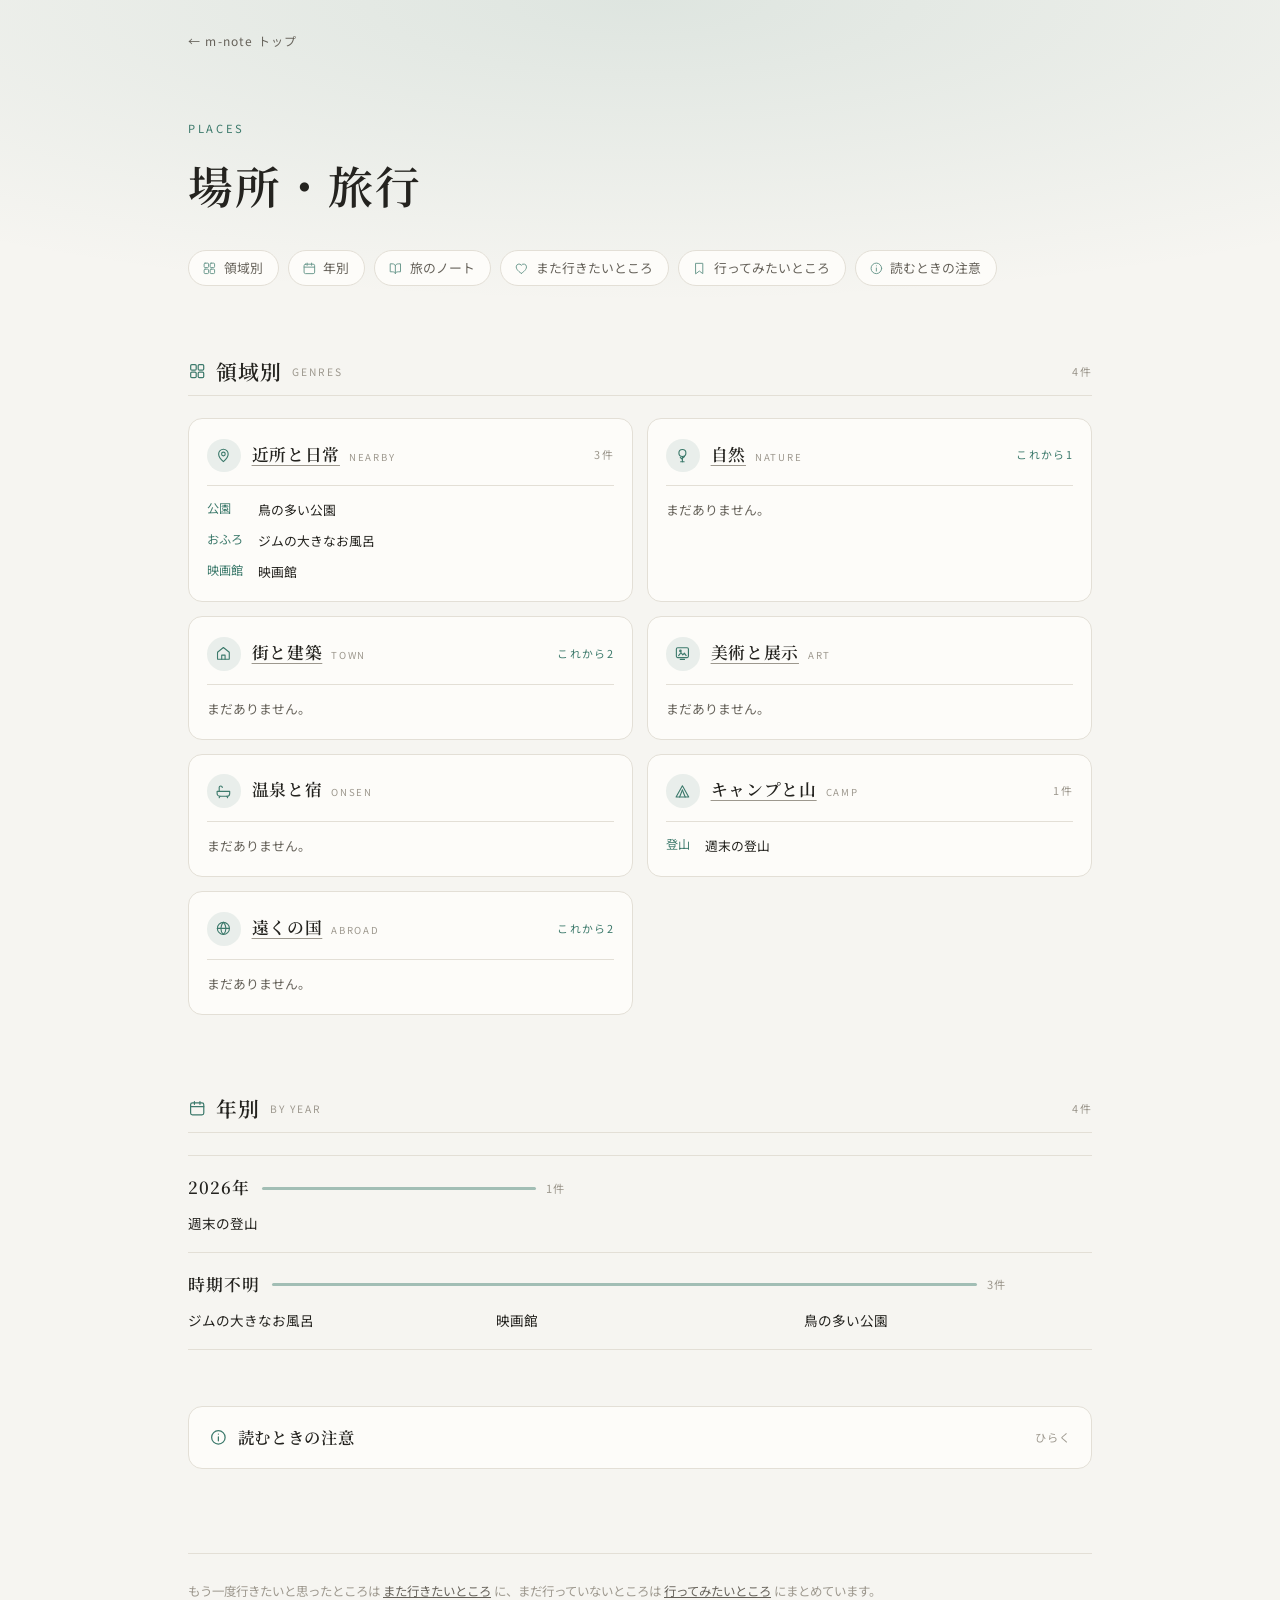
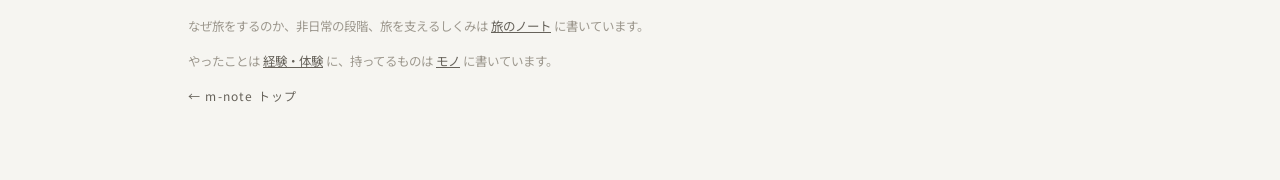
==== commit 66f47d5f: "want を「行ってみたいところ」にする 「また行きたいところ」は一度行った上でのもう一度、「行ってみたいところ」は まだ行っていないところ。これまで後者が「行きたいところ」だったので、 二つの違いが" ====
--- a/index.html
+++ b/index.html
@@ -56,7 +56,7 @@
       <li><a href="#years"><svg class="ic"><use href="#ic-calendar"/></svg>年別</a></li>
       <li><a href="note.html"><svg class="ic"><use href="#ic-book"/></svg>旅のノート</a></li>
       <li><a href="picks.html"><svg class="ic"><use href="#ic-heart"/></svg>また行きたいところ</a></li>
-      <li><a href="want.html"><svg class="ic"><use href="#ic-bookmark"/></svg>行きたいところ</a></li>
+      <li><a href="want.html"><svg class="ic"><use href="#ic-bookmark"/></svg>行ってみたいところ</a></li>
       <li><a href="#caution"><svg class="ic"><use href="#ic-info"/></svg>読むときの注意</a></li>
     </ul>
   </header>
@@ -87,9 +87,9 @@
     </details>
   </section>
   <footer>
-    <p>もう一度行きたいと思ったところは <a href="picks.html">また行きたいところ</a> に、まだ行っていないところは <a href="want.html">行きたいところ</a> にまとめています。</p>
+    <p>もう一度行きたいと思ったところは <a href="picks.html">また行きたいところ</a> に、まだ行っていないところは <a href="want.html">行ってみたいところ</a> にまとめています。</p>
     <p>なぜ旅をするのか、非日常の段階、旅を支えるしくみは <a href="note.html">旅のノート</a> に書いています。</p>
-    <p>やったことは <a href="../life-hacks/">経験・体験</a> に、持っているものは <a href="../favorites/">モノ</a> に書いています。</p>
+    <p>やったことは <a href="../experiences/">経験・体験</a> に、持ってるものは <a href="../favorites/">モノ</a> に書いています。</p>
     <p><a class="back" href="../">← m-note トップ</a></p>
   </footer>
 </div>
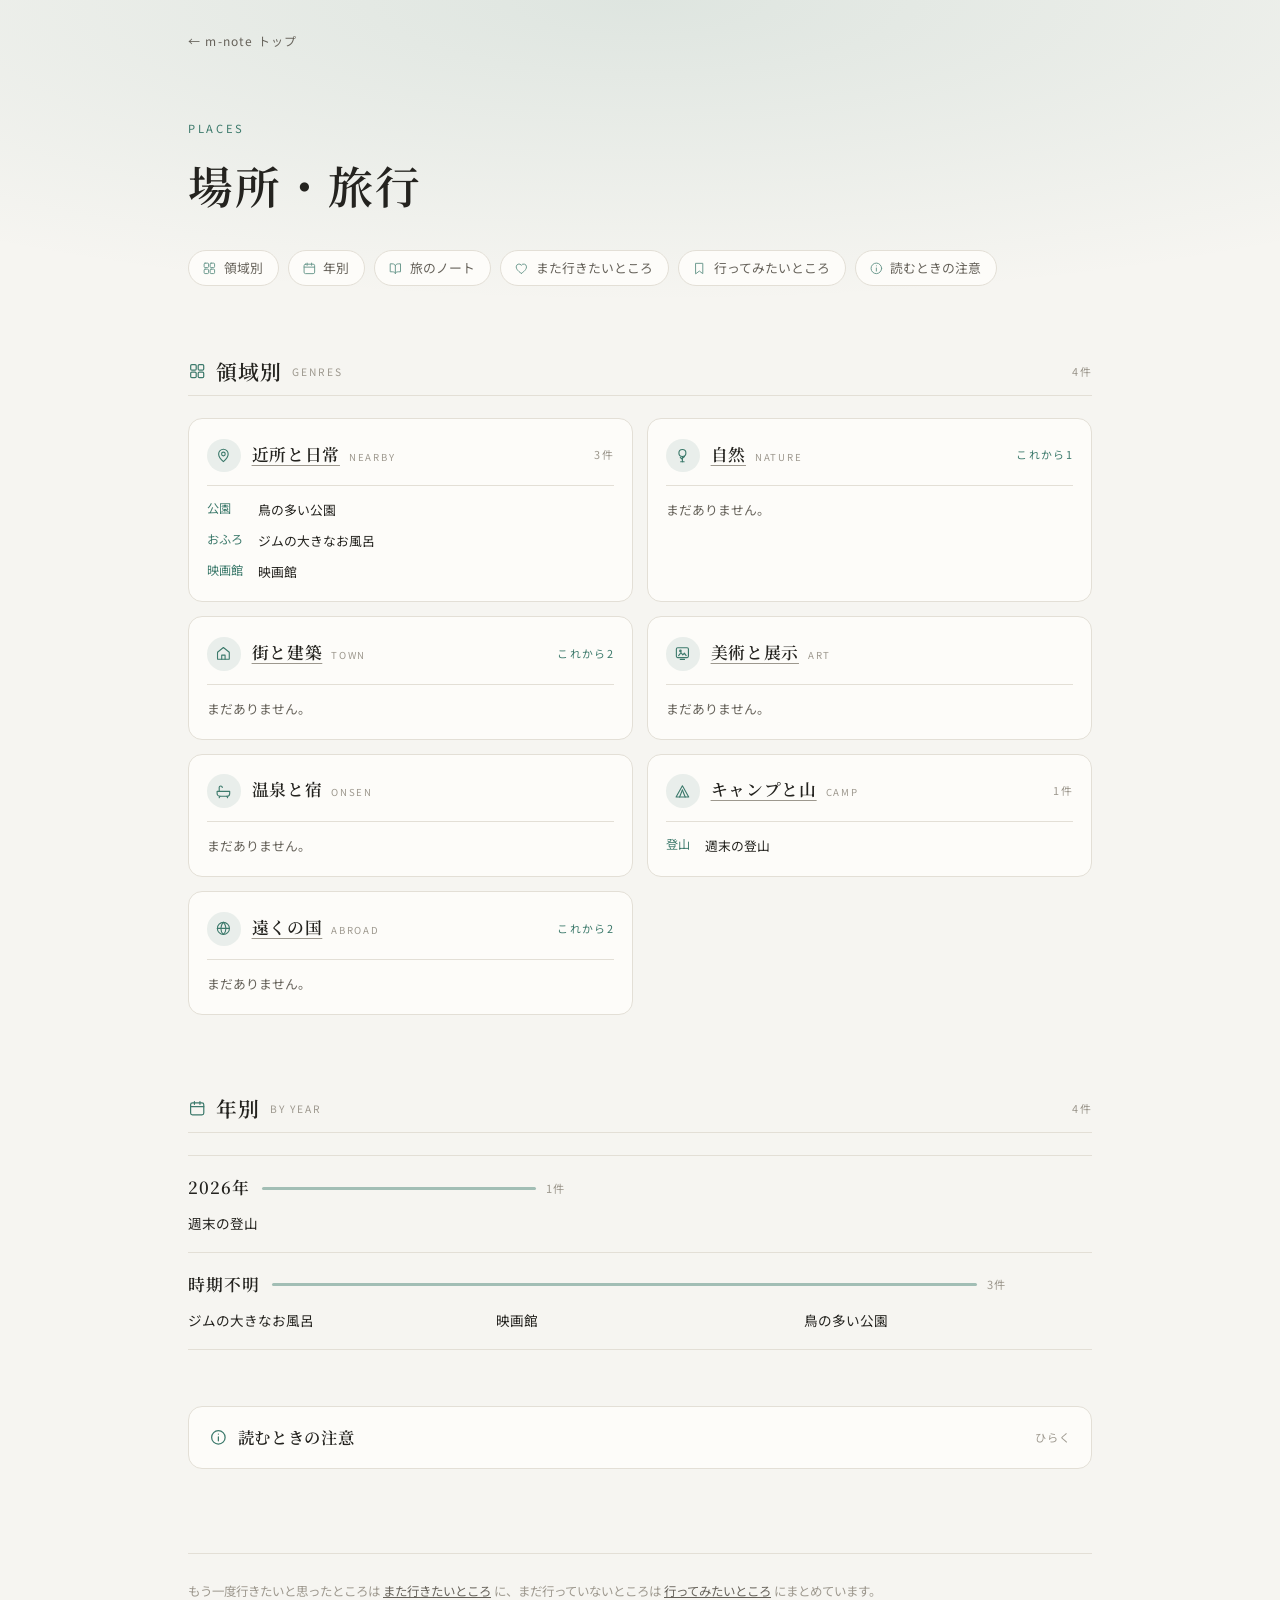
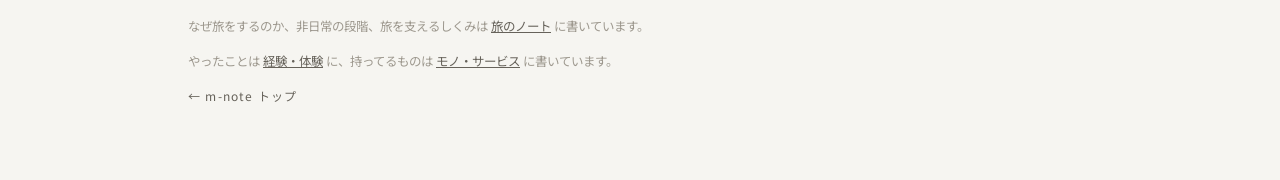
==== commit 398c54f8: "趣味・習慣／モノ・サービスの呼び名に合わせる Co-Authored-By: Claude Opus 5 <noreply@anthropic.com>" ====
--- a/index.html
+++ b/index.html
@@ -89,7 +89,7 @@
   <footer>
     <p>もう一度行きたいと思ったところは <a href="picks.html">また行きたいところ</a> に、まだ行っていないところは <a href="want.html">行ってみたいところ</a> にまとめています。</p>
     <p>なぜ旅をするのか、非日常の段階、旅を支えるしくみは <a href="note.html">旅のノート</a> に書いています。</p>
-    <p>やったことは <a href="../experiences/">経験・体験</a> に、持ってるものは <a href="../favorites/">モノ</a> に書いています。</p>
+    <p>やったことは <a href="../experiences/">経験・体験</a> に、持ってるものは <a href="../favorites/">モノ・サービス</a> に書いています。</p>
     <p><a class="back" href="../">← m-note トップ</a></p>
   </footer>
 </div>
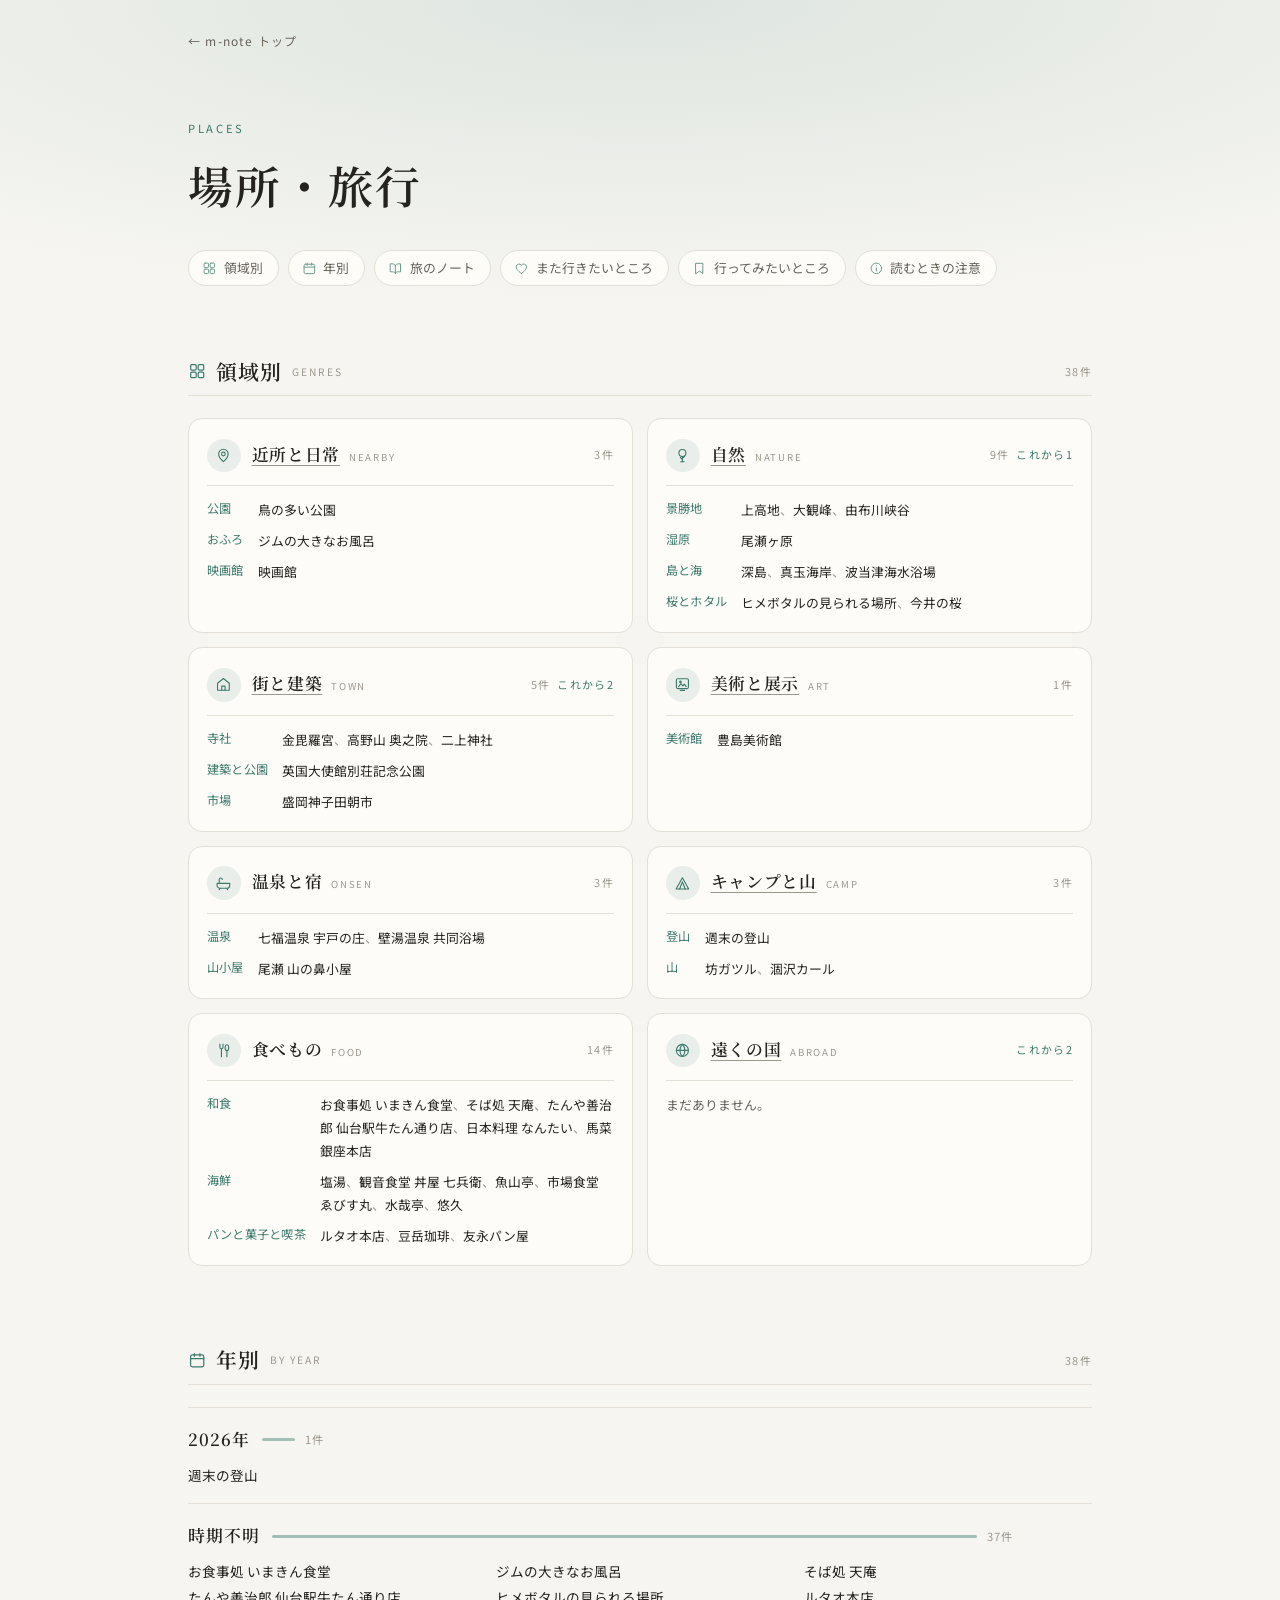
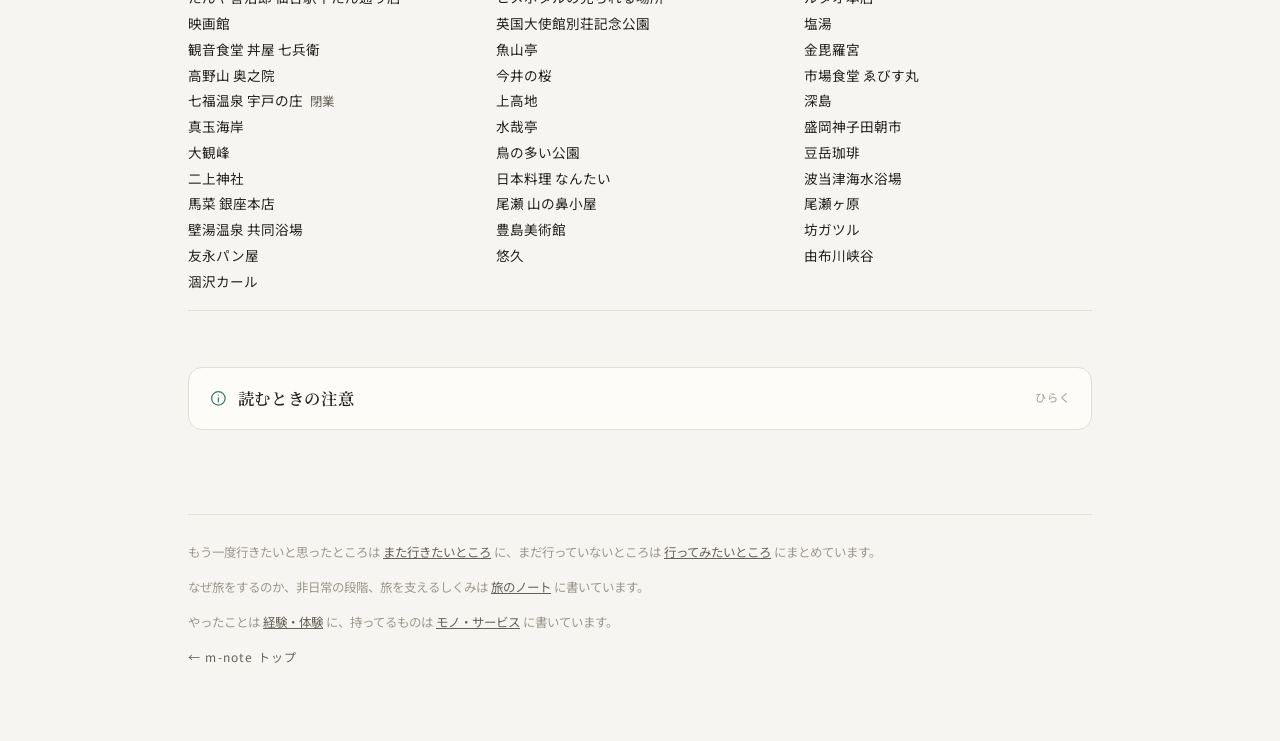
==== commit bcc51ae5: "また行きたいところに33か所を足し、食べものの領域をつくる Co-Authored-By: Claude Fable 5.2 <noreply@anthropic.com>" ====
--- a/index.html
+++ b/index.html
@@ -38,6 +38,9 @@
       <path d="M3.6 10.4 12 3.6l8.4 6.8v9.1a.9.9 0 0 1-.9.9H4.5a.9.9 0 0 1-.9-.9z"/>
       <path d="M9.6 20.4v-6h4.8v6"/></symbol>
   <symbol id="ic-frame" viewBox="0 0 24 24"><rect x="3.4" y="4" width="17.2" height="14" rx="1.8"/><path d="m6.6 15.2 3.4-4.2 2.6 3 2.2-2.4 2.6 3.6"/><circle cx="9.2" cy="8.4" r="1.1"/><path d="M9 20.6h6"/></symbol>
+  <symbol id="ic-meal" viewBox="0 0 24 24">
+      <path d="M7 3v4.6a2.2 2.2 0 0 0 4.4 0V3"/><path d="M9.2 9.8V21"/>
+      <path d="M17 21v-8"/><ellipse cx="17" cy="8.2" rx="2.6" ry="4.2"/></symbol>
   <symbol id="ic-bath" viewBox="0 0 24 24"><path d="M3 12h18v3a4 4 0 0 1-4 4H7a4 4 0 0 1-4-4z"/><path d="M6 12V6.5a2.2 2.2 0 0 1 4.4 0"/><path d="M7 19l-1 2"/><path d="M17 19l1 2"/></symbol>
   <symbol id="ic-tent" viewBox="0 0 24 24"><path d="M12 4 3 20h18z"/><path d="M12 10 8 20"/><path d="M12 10l4 10"/></symbol>
   <symbol id="ic-globe" viewBox="0 0 24 24"><circle cx="12" cy="12" r="8.6"/><path d="M3.4 12h17.2"/><path d="M12 3.4c2.4 2.4 3.6 5.3 3.6 8.6S14.4 18.2 12 20.6"/><path d="M12 3.4C9.6 5.8 8.4 8.7 8.4 12s1.2 6.2 3.6 8.6"/></symbol>
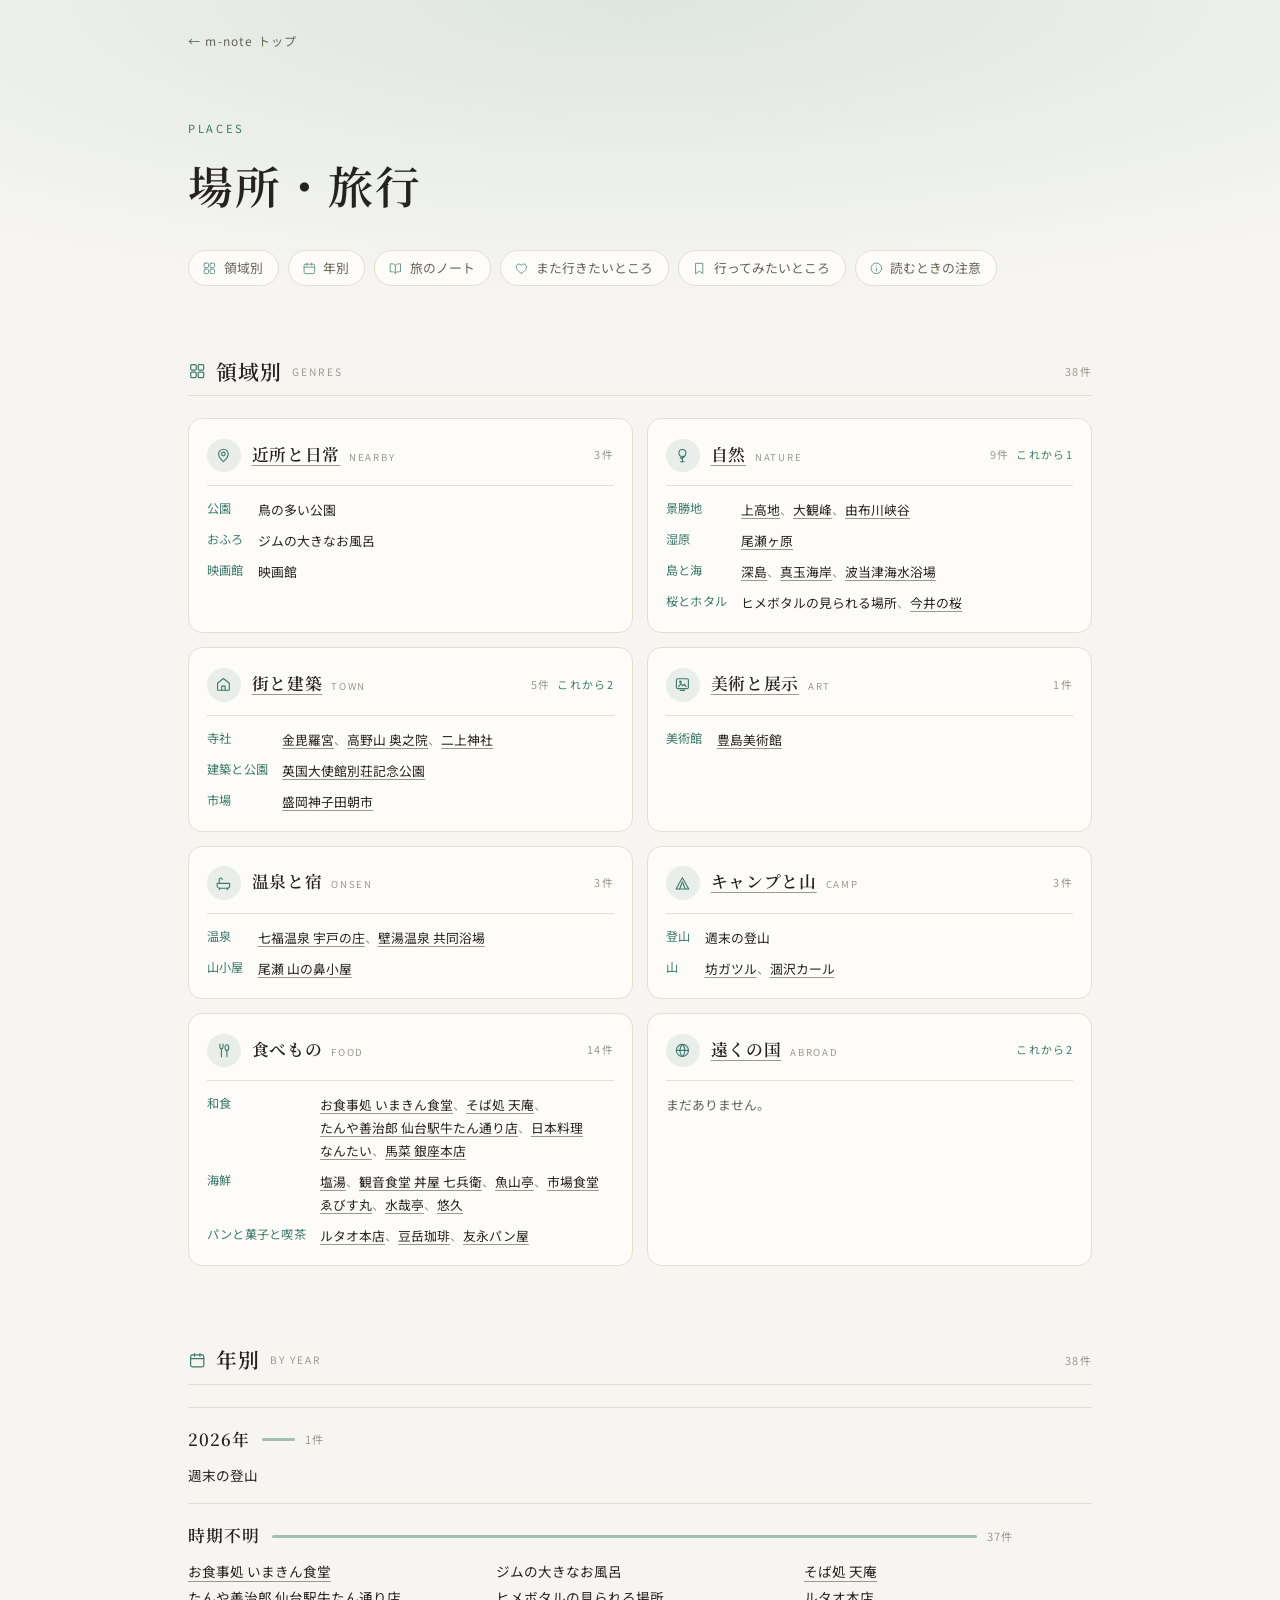
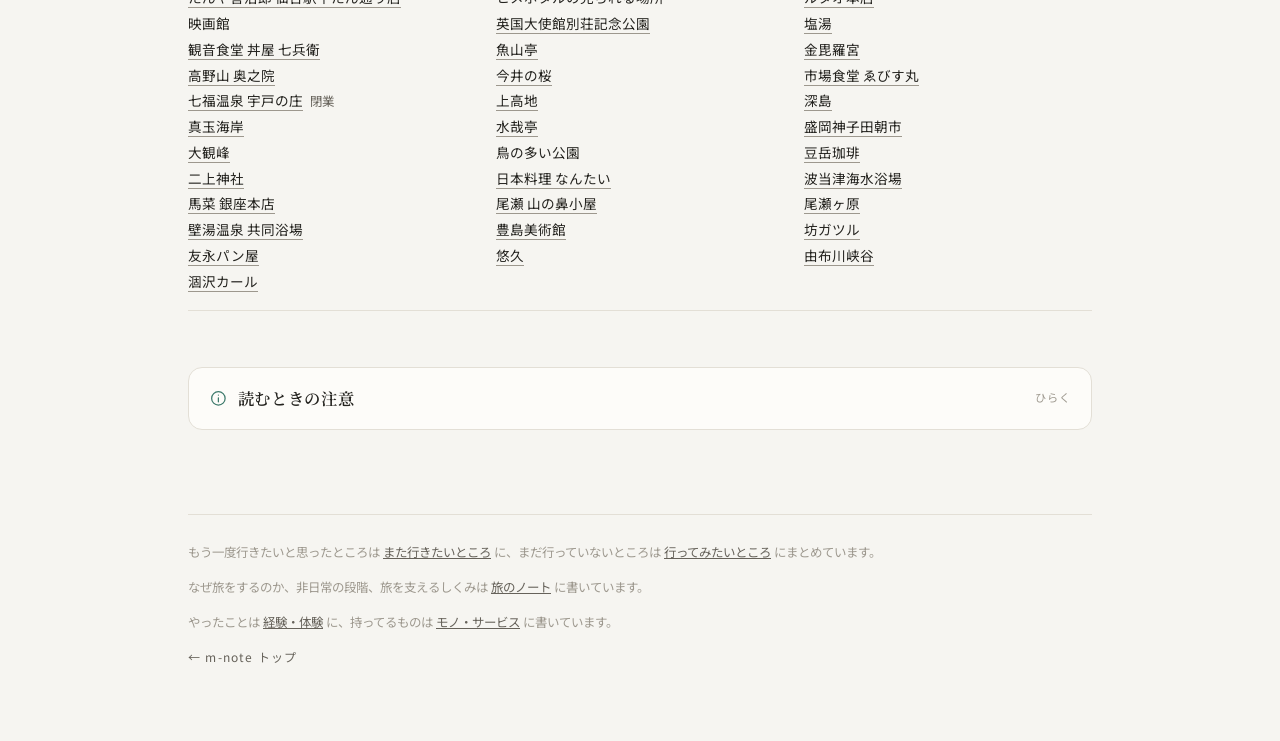
==== commit e8945840: "また行きたいところに、拡大できる地図を足す Co-Authored-By: Claude Fable 5.2 <noreply@anthropic.com>" ====
--- a/index.html
+++ b/index.html
@@ -8,7 +8,7 @@
 <link rel="preconnect" href="https://fonts.googleapis.com">
 <link rel="preconnect" href="https://fonts.gstatic.com" crossorigin>
 <link href="https://fonts.googleapis.com/css2?family=Noto+Sans+JP:wght@400;500;700&family=Noto+Serif+JP:wght@500;600;700&display=swap" rel="stylesheet">
-<link rel="stylesheet" href="style.css?v=771069a8">
+<link rel="stylesheet" href="style.css?v=6c369d17">
 </head>
 <body>
 <!-- アイコンは線画のまま埋め込んでおく。外から取りに行かないので表示が遅れない。
@@ -96,6 +96,6 @@
     <p><a class="back" href="../">← m-note トップ</a></p>
   </footer>
 </div>
-<script src="app.js?v=771069a8"></script>
+<script src="app.js?v=6c369d17"></script>
 </body>
 </html>
